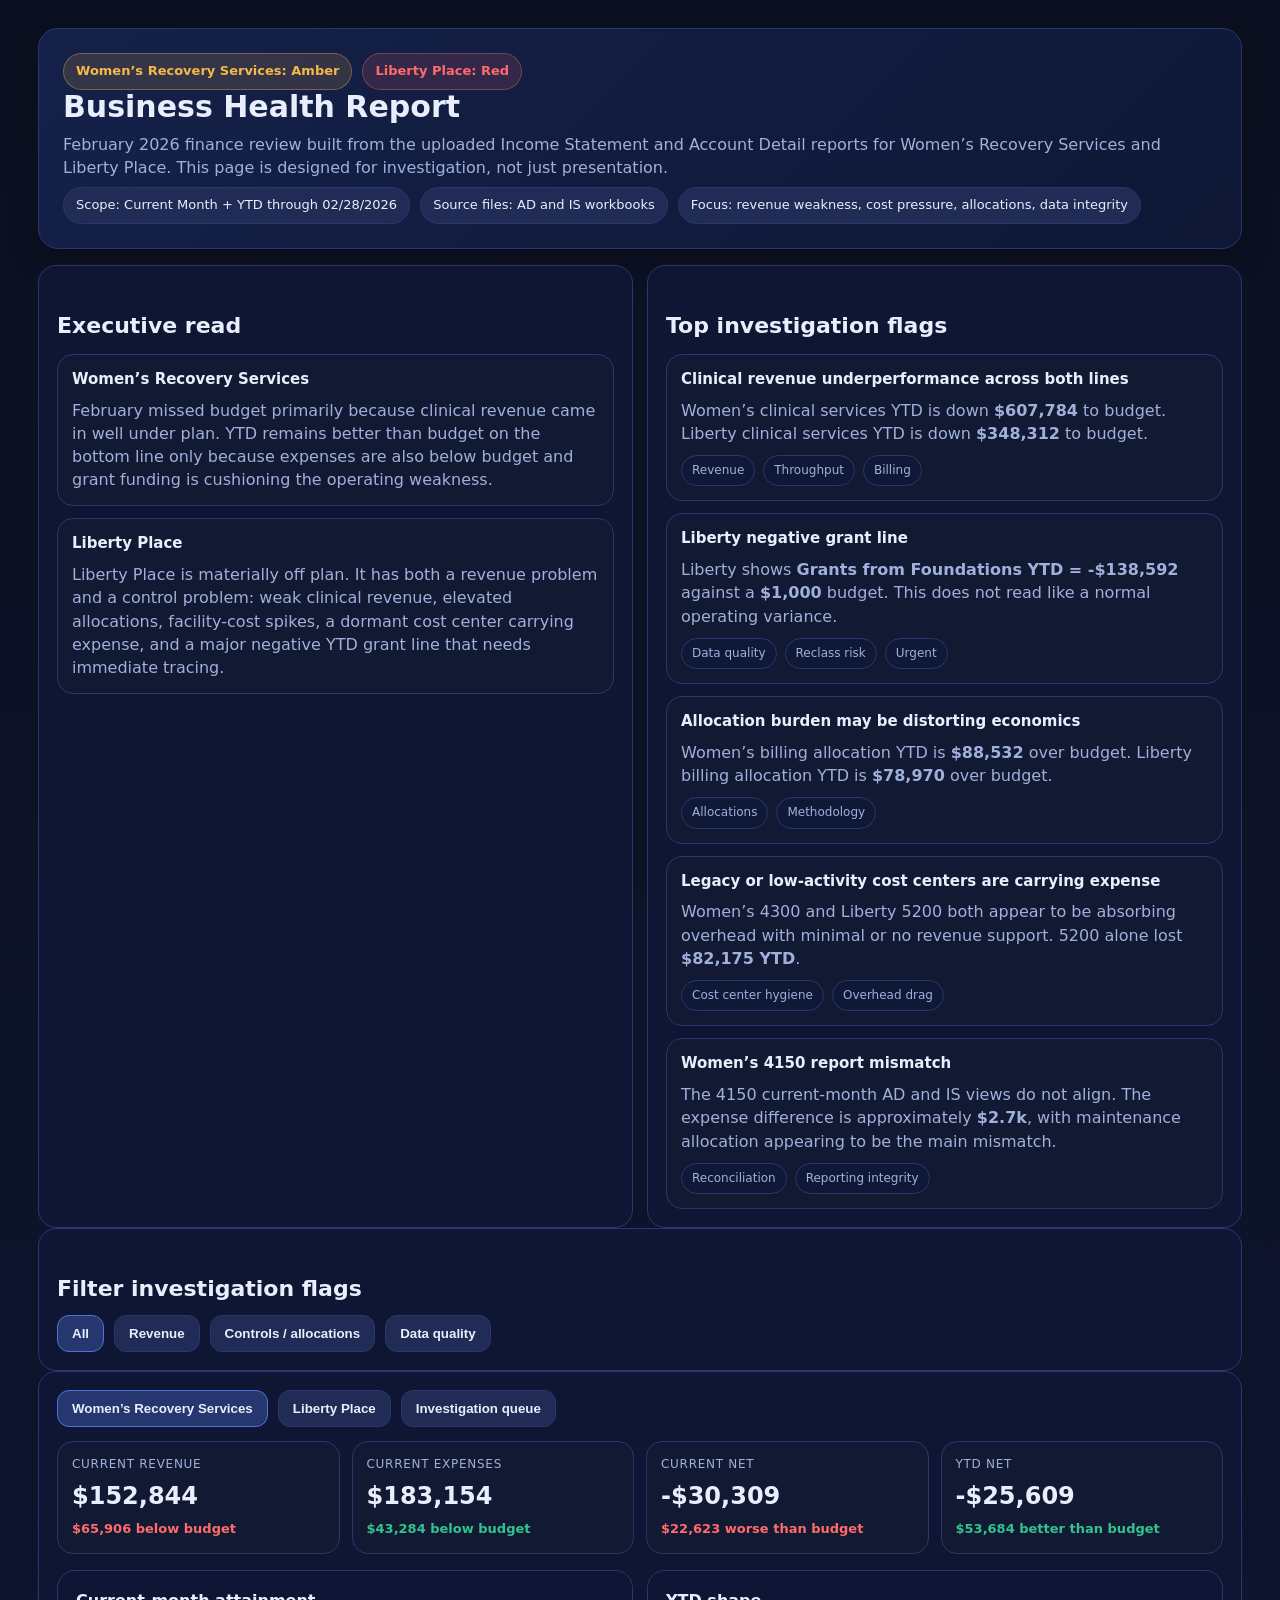
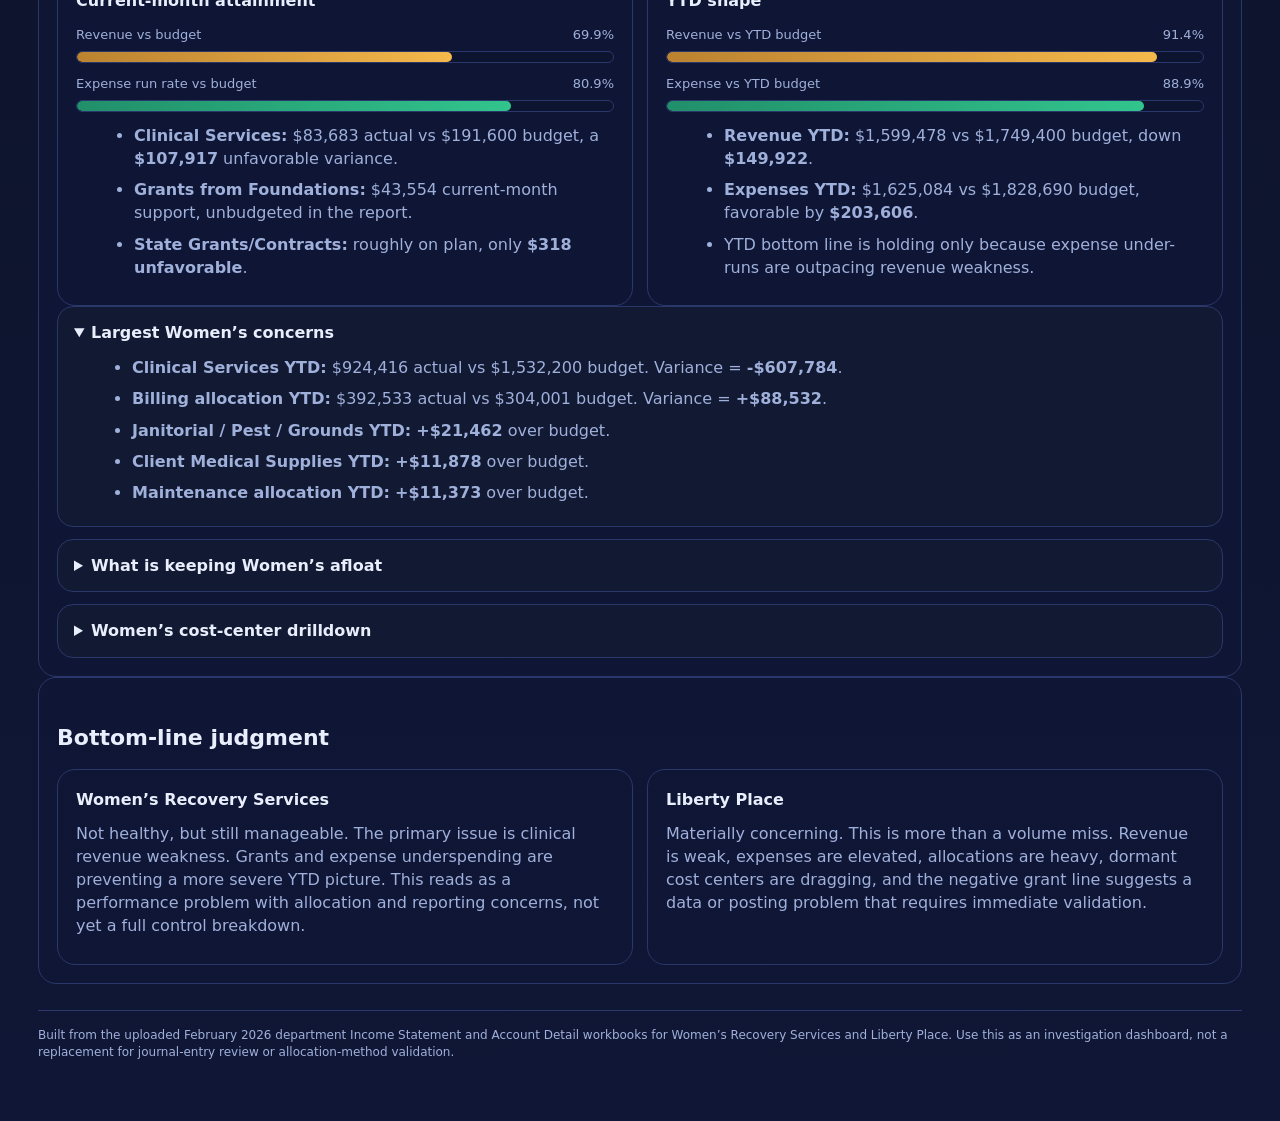
==== index.html @ 9b7496af "Add interactive business health report" ====
<!DOCTYPE html>
<html lang="en">
<head>
  <meta charset="UTF-8" />
  <meta name="viewport" content="width=device-width, initial-scale=1.0" />
  <title>Business Health Report | February 2026</title>
  <style>
    :root {
      --bg: #0b1020;
      --panel: #121932;
      --panel-2: #1a2447;
      --text: #e9eefc;
      --muted: #9fb0db;
      --good: #32c48d;
      --warn: #f5b84b;
      --bad: #ff6b6b;
      --line: #2a376a;
      --chip: #202c55;
      --blue: #69a4ff;
    }
    * { box-sizing: border-box; }
    body {
      margin: 0;
      font-family: Inter, ui-sans-serif, system-ui, -apple-system, Segoe UI, Roboto, Helvetica, Arial, sans-serif;
      background: linear-gradient(180deg, #0b1020 0%, #101736 100%);
      color: var(--text);
      line-height: 1.45;
    }
    .wrap {
      max-width: 1240px;
      margin: 0 auto;
      padding: 28px 18px 60px;
    }
    .hero {
      background: linear-gradient(135deg, #15214a 0%, #0f1735 100%);
      border: 1px solid var(--line);
      border-radius: 20px;
      padding: 24px;
      box-shadow: 0 10px 30px rgba(0,0,0,.25);
    }
    h1, h2, h3 { margin: 0 0 10px; }
    h1 { font-size: 30px; line-height: 1.1; }
    h2 { font-size: 22px; margin-top: 26px; }
    h3 { font-size: 16px; }
    p { margin: 8px 0; color: var(--muted); }
    .chips, .toolbar, .status-row, .tab-buttons { display: flex; flex-wrap: wrap; gap: 10px; }
    .chip {
      background: var(--chip);
      color: var(--text);
      border: 1px solid var(--line);
      border-radius: 999px;
      padding: 8px 12px;
      font-size: 13px;
    }
    .status {
      padding: 8px 12px;
      border-radius: 999px;
      font-weight: 700;
      font-size: 13px;
      border: 1px solid transparent;
    }
    .status.good { background: rgba(50,196,141,.14); color: var(--good); border-color: rgba(50,196,141,.3); }
    .status.warn { background: rgba(245,184,75,.14); color: var(--warn); border-color: rgba(245,184,75,.35); }
    .status.bad { background: rgba(255,107,107,.14); color: var(--bad); border-color: rgba(255,107,107,.35); }
    .grid {
      display: grid;
      grid-template-columns: repeat(12, 1fr);
      gap: 14px;
      margin-top: 16px;
    }
    .card {
      grid-column: span 12;
      background: rgba(16, 23, 54, .9);
      border: 1px solid var(--line);
      border-radius: 18px;
      padding: 18px;
    }
    @media (min-width: 920px) {
      .span-6 { grid-column: span 6; }
      .span-4 { grid-column: span 4; }
      .span-8 { grid-column: span 8; }
    }
    .metric-grid {
      display: grid;
      grid-template-columns: repeat(auto-fit, minmax(180px, 1fr));
      gap: 12px;
      margin-top: 14px;
    }
    .metric {
      background: var(--panel);
      border: 1px solid var(--line);
      border-radius: 16px;
      padding: 14px;
    }
    .label { color: var(--muted); font-size: 12px; text-transform: uppercase; letter-spacing: .06em; }
    .value { font-size: 24px; font-weight: 800; margin-top: 6px; }
    .delta { font-size: 13px; font-weight: 700; margin-top: 6px; }
    .delta.good { color: var(--good); }
    .delta.warn { color: var(--warn); }
    .delta.bad { color: var(--bad); }
    .bars { display: grid; gap: 12px; margin-top: 14px; }
    .bar-row { display: grid; gap: 6px; }
    .bar-head { display: flex; justify-content: space-between; gap: 12px; font-size: 13px; color: var(--muted); }
    .bar-track {
      width: 100%;
      height: 12px;
      background: #0d1430;
      border: 1px solid var(--line);
      border-radius: 999px;
      overflow: hidden;
    }
    .bar-fill { height: 100%; border-radius: 999px; }
    .bar-fill.good { background: linear-gradient(90deg, #218f6a, #32c48d); }
    .bar-fill.warn { background: linear-gradient(90deg, #bb8330, #f5b84b); }
    .bar-fill.bad { background: linear-gradient(90deg, #b84646, #ff6b6b); }
    .bar-fill.blue { background: linear-gradient(90deg, #4076d8, #69a4ff); }
    .tab-buttons button, .toolbar button {
      background: var(--chip);
      color: var(--text);
      border: 1px solid var(--line);
      border-radius: 12px;
      padding: 10px 14px;
      cursor: pointer;
      font-weight: 700;
    }
    .tab-buttons button.active, .toolbar button.active {
      background: #26366e;
      border-color: #4e72d6;
    }
    .tab { display: none; }
    .tab.active { display: block; }
    .list { display: grid; gap: 12px; margin-top: 12px; }
    .item {
      background: var(--panel);
      border: 1px solid var(--line);
      border-radius: 16px;
      padding: 14px;
    }
    .item h4 { margin: 0 0 8px; font-size: 15px; }
    .item p { margin: 0; }
    .tag-row { display: flex; flex-wrap: wrap; gap: 8px; margin-top: 10px; }
    .tag {
      font-size: 12px;
      padding: 6px 10px;
      border-radius: 999px;
      border: 1px solid var(--line);
      color: var(--muted);
      background: #101837;
    }
    details {
      background: var(--panel);
      border: 1px solid var(--line);
      border-radius: 16px;
      padding: 14px 16px;
    }
    details + details { margin-top: 12px; }
    summary { cursor: pointer; font-weight: 800; }
    ul { margin: 12px 0 0 18px; color: var(--muted); }
    li { margin: 8px 0; }
    .kpi-row {
      display: grid;
      grid-template-columns: repeat(auto-fit, minmax(230px, 1fr));
      gap: 12px;
      margin-top: 14px;
    }
    .small { font-size: 12px; color: var(--muted); }
    .footer {
      margin-top: 26px;
      font-size: 12px;
      color: var(--muted);
      border-top: 1px solid var(--line);
      padding-top: 16px;
    }
    .hidden { display: none !important; }
  </style>
</head>
<body>
  <div class="wrap">
    <section class="hero">
      <div class="status-row">
        <span class="status warn">Women’s Recovery Services: Amber</span>
        <span class="status bad">Liberty Place: Red</span>
      </div>
      <h1>Business Health Report</h1>
      <p>February 2026 finance review built from the uploaded Income Statement and Account Detail reports for Women’s Recovery Services and Liberty Place. This page is designed for investigation, not just presentation.</p>
      <div class="chips">
        <span class="chip">Scope: Current Month + YTD through 02/28/2026</span>
        <span class="chip">Source files: AD and IS workbooks</span>
        <span class="chip">Focus: revenue weakness, cost pressure, allocations, data integrity</span>
      </div>
    </section>

    <section class="grid">
      <div class="card span-6">
        <h2>Executive read</h2>
        <div class="list">
          <div class="item">
            <h4>Women’s Recovery Services</h4>
            <p>February missed budget primarily because clinical revenue came in well under plan. YTD remains better than budget on the bottom line only because expenses are also below budget and grant funding is cushioning the operating weakness.</p>
          </div>
          <div class="item">
            <h4>Liberty Place</h4>
            <p>Liberty Place is materially off plan. It has both a revenue problem and a control problem: weak clinical revenue, elevated allocations, facility-cost spikes, a dormant cost center carrying expense, and a major negative YTD grant line that needs immediate tracing.</p>
          </div>
        </div>
      </div>
      <div class="card span-6">
        <h2>Top investigation flags</h2>
        <div class="list" id="flag-list">
          <div class="item flag revenue">
            <h4>Clinical revenue underperformance across both lines</h4>
            <p>Women’s clinical services YTD is down <strong>$607,784</strong> to budget. Liberty clinical services YTD is down <strong>$348,312</strong> to budget.</p>
            <div class="tag-row"><span class="tag">Revenue</span><span class="tag">Throughput</span><span class="tag">Billing</span></div>
          </div>
          <div class="item flag control data">
            <h4>Liberty negative grant line</h4>
            <p>Liberty shows <strong>Grants from Foundations YTD = -$138,592</strong> against a <strong>$1,000</strong> budget. This does not read like a normal operating variance.</p>
            <div class="tag-row"><span class="tag">Data quality</span><span class="tag">Reclass risk</span><span class="tag">Urgent</span></div>
          </div>
          <div class="item flag control">
            <h4>Allocation burden may be distorting economics</h4>
            <p>Women’s billing allocation YTD is <strong>$88,532</strong> over budget. Liberty billing allocation YTD is <strong>$78,970</strong> over budget.</p>
            <div class="tag-row"><span class="tag">Allocations</span><span class="tag">Methodology</span></div>
          </div>
          <div class="item flag control">
            <h4>Legacy or low-activity cost centers are carrying expense</h4>
            <p>Women’s 4300 and Liberty 5200 both appear to be absorbing overhead with minimal or no revenue support. 5200 alone lost <strong>$82,175 YTD</strong>.</p>
            <div class="tag-row"><span class="tag">Cost center hygiene</span><span class="tag">Overhead drag</span></div>
          </div>
          <div class="item flag data">
            <h4>Women’s 4150 report mismatch</h4>
            <p>The 4150 current-month AD and IS views do not align. The expense difference is approximately <strong>$2.7k</strong>, with maintenance allocation appearing to be the main mismatch.</p>
            <div class="tag-row"><span class="tag">Reconciliation</span><span class="tag">Reporting integrity</span></div>
          </div>
        </div>
      </div>
    </section>

    <section class="card">
      <h2>Filter investigation flags</h2>
      <div class="toolbar">
        <button class="active" data-filter="all">All</button>
        <button data-filter="revenue">Revenue</button>
        <button data-filter="control">Controls / allocations</button>
        <button data-filter="data">Data quality</button>
      </div>
    </section>

    <section class="card">
      <div class="tab-buttons">
        <button class="active" data-tab="womens">Women’s Recovery Services</button>
        <button data-tab="liberty">Liberty Place</button>
        <button data-tab="queue">Investigation queue</button>
      </div>

      <div id="womens" class="tab active">
        <div class="kpi-row">
          <div class="metric"><div class="label">Current revenue</div><div class="value">$152,844</div><div class="delta bad">$65,906 below budget</div></div>
          <div class="metric"><div class="label">Current expenses</div><div class="value">$183,154</div><div class="delta good">$43,284 below budget</div></div>
          <div class="metric"><div class="label">Current net</div><div class="value">-$30,309</div><div class="delta bad">$22,623 worse than budget</div></div>
          <div class="metric"><div class="label">YTD net</div><div class="value">-$25,609</div><div class="delta good">$53,684 better than budget</div></div>
        </div>
        <div class="grid">
          <div class="card span-6">
            <h3>Current-month attainment</h3>
            <div class="bars">
              <div class="bar-row"><div class="bar-head"><span>Revenue vs budget</span><span>69.9%</span></div><div class="bar-track"><div class="bar-fill warn" style="width:69.9%"></div></div></div>
              <div class="bar-row"><div class="bar-head"><span>Expense run rate vs budget</span><span>80.9%</span></div><div class="bar-track"><div class="bar-fill good" style="width:80.9%"></div></div></div>
            </div>
            <ul>
              <li><strong>Clinical Services:</strong> $83,683 actual vs $191,600 budget, a <strong>$107,917</strong> unfavorable variance.</li>
              <li><strong>Grants from Foundations:</strong> $43,554 current-month support, unbudgeted in the report.</li>
              <li><strong>State Grants/Contracts:</strong> roughly on plan, only <strong>$318 unfavorable</strong>.</li>
            </ul>
          </div>
          <div class="card span-6">
            <h3>YTD shape</h3>
            <div class="bars">
              <div class="bar-row"><div class="bar-head"><span>Revenue vs YTD budget</span><span>91.4%</span></div><div class="bar-track"><div class="bar-fill warn" style="width:91.4%"></div></div></div>
              <div class="bar-row"><div class="bar-head"><span>Expense vs YTD budget</span><span>88.9%</span></div><div class="bar-track"><div class="bar-fill good" style="width:88.9%"></div></div></div>
            </div>
            <ul>
              <li><strong>Revenue YTD:</strong> $1,599,478 vs $1,749,400 budget, down <strong>$149,922</strong>.</li>
              <li><strong>Expenses YTD:</strong> $1,625,084 vs $1,828,690 budget, favorable by <strong>$203,606</strong>.</li>
              <li>YTD bottom line is holding only because expense under-runs are outpacing revenue weakness.</li>
            </ul>
          </div>
        </div>

        <details open>
          <summary>Largest Women’s concerns</summary>
          <ul>
            <li><strong>Clinical Services YTD:</strong> $924,416 actual vs $1,532,200 budget. Variance = <strong>-$607,784</strong>.</li>
            <li><strong>Billing allocation YTD:</strong> $392,533 actual vs $304,001 budget. Variance = <strong>+$88,532</strong>.</li>
            <li><strong>Janitorial / Pest / Grounds YTD:</strong> <strong>+$21,462</strong> over budget.</li>
            <li><strong>Client Medical Supplies YTD:</strong> <strong>+$11,878</strong> over budget.</li>
            <li><strong>Maintenance allocation YTD:</strong> <strong>+$11,373</strong> over budget.</li>
          </ul>
        </details>

        <details>
          <summary>What is keeping Women’s afloat</summary>
          <ul>
            <li><strong>Other Staff Salaries YTD:</strong> <strong>$81,747 favorable</strong>.</li>
            <li><strong>Professional Salaries YTD:</strong> <strong>$72,825 favorable</strong>.</li>
            <li><strong>Admin Allocation Unreimbursed YTD:</strong> <strong>$56,153 favorable</strong>.</li>
            <li><strong>Professional Salaries Nursing YTD:</strong> <strong>$26,182 favorable</strong>.</li>
            <li><strong>Rent of Space YTD:</strong> <strong>$21,718 favorable</strong>.</li>
          </ul>
        </details>

        <details>
          <summary>Women’s cost-center drilldown</summary>
          <ul>
            <li><strong>2700 – Freedom House III:</strong> February net approximately <strong>-$21.7k</strong> vs budget <strong>+$46.2k</strong>. YTD still profitable at <strong>$205.2k</strong> but materially below plan. Biggest issue is <strong>clinical revenue</strong>; biggest structural concern is <strong>billing allocation</strong>.</li>
            <li><strong>4150 – Freedom House I & II:</strong> Current month loss roughly <strong>$38k–$41k</strong> depending on report view. YTD at <strong>-$445.9k</strong> vs budget <strong>-$437.1k</strong>. Also contains the clearest report mismatch between AD and IS.</li>
            <li><strong>4151 – VOA Humana School Age Children:</strong> Positive offset. February net approximately <strong>+$36.4k</strong>; YTD net approximately <strong>+$252.1k</strong>.</li>
            <li><strong>4300 – West Broadway Outpatient:</strong> Essentially no revenue but still carrying overhead. YTD loss approximately <strong>-$37.0k</strong>, driven heavily by maintenance allocation.</li>
          </ul>
        </details>
      </div>

      <div id="liberty" class="tab">
        <div class="kpi-row">
          <div class="metric"><div class="label">Current revenue</div><div class="value">$75,740</div><div class="delta bad">$73,060 below budget</div></div>
          <div class="metric"><div class="label">Current expenses</div><div class="value">$169,963</div><div class="delta bad">$39,823 over budget</div></div>
          <div class="metric"><div class="label">Current net</div><div class="value">-$94,224</div><div class="delta bad">$112,882 worse than budget</div></div>
          <div class="metric"><div class="label">YTD net</div><div class="value">-$447,626</div><div class="delta bad">$584,386 worse than budget</div></div>
        </div>
        <div class="grid">
          <div class="card span-6">
            <h3>Current-month attainment</h3>
            <div class="bars">
              <div class="bar-row"><div class="bar-head"><span>Revenue vs budget</span><span>50.9%</span></div><div class="bar-track"><div class="bar-fill bad" style="width:50.9%"></div></div></div>
              <div class="bar-row"><div class="bar-head"><span>Expense run rate vs budget</span><span>130.6%</span></div><div class="bar-track"><div class="bar-fill bad" style="width:100%"></div></div></div>
            </div>
            <ul>
              <li><strong>Clinical Services:</strong> $75,740 actual vs $147,000 budget, a <strong>$71,260</strong> unfavorable variance.</li>
              <li><strong>State Grants/Contracts:</strong> budgeted at $1,800 for the month, actual <strong>$0</strong>.</li>
              <li>Liberty has both volume weakness and spending pressure in the same month.</li>
            </ul>
          </div>
          <div class="card span-6">
            <h3>YTD shape</h3>
            <div class="bars">
              <div class="bar-row"><div class="bar-head"><span>Revenue vs YTD budget</span><span>57.8%</span></div><div class="bar-track"><div class="bar-fill bad" style="width:57.8%"></div></div></div>
              <div class="bar-row"><div class="bar-head"><span>Expense vs YTD budget</span><span>107.8%</span></div><div class="bar-track"><div class="bar-fill bad" style="width:100%"></div></div></div>
            </div>
            <ul>
              <li><strong>Revenue YTD:</strong> $689,095 vs $1,191,400 budget, down <strong>$502,305</strong>.</li>
              <li><strong>Expenses YTD:</strong> $1,136,723 vs $1,054,641 budget, over by <strong>$82,081</strong>.</li>
              <li>The YTD gap is too large to explain away as timing alone.</li>
            </ul>
          </div>
        </div>

        <details open>
          <summary>Largest Liberty concerns</summary>
          <ul>
            <li><strong>Negative grant line:</strong> Grants from Foundations YTD = <strong>-$138,592</strong> vs <strong>$1,000</strong> budget.</li>
            <li><strong>Clinical Services YTD:</strong> <strong>-$348,312</strong> to budget.</li>
            <li><strong>Billing allocation YTD:</strong> <strong>$312,267</strong> actual vs <strong>$233,297</strong> budget. Variance = <strong>+$78,970</strong>.</li>
            <li><strong>Janitorial / Pest / Grounds YTD:</strong> <strong>+$36,779</strong> over budget.</li>
            <li><strong>Utilities YTD:</strong> <strong>+$30,720</strong> over budget.</li>
            <li><strong>Repairs & Maintenance YTD:</strong> <strong>+$15,720</strong> over budget.</li>
            <li><strong>Telecommunications YTD:</strong> <strong>+$13,258</strong> over budget.</li>
          </ul>
        </details>

        <details>
          <summary>Current-month detail signals from Liberty 2100</summary>
          <ul>
            <li><strong>Billing allocation:</strong> single February allocation entry of <strong>$62,245.97</strong>.</li>
            <li><strong>Utilities total:</strong> <strong>$8,743.96</strong>, including major LG&E and Louisville Water items.</li>
            <li><strong>Janitorial / facility contracts:</strong> <strong>$7,122.70</strong>, including Vector Security, snow removal, HVAC, pressure washing, pest control, elevator and related service vendors.</li>
            <li><strong>Independent contractors:</strong> <strong>$5,625.31</strong>, including Wyatt Tarrant & Combs, Kelly Renee Turner, Kuhn Medical Group, and U of L Department of Psychiatry.</li>
            <li><strong>Admin allocation unreimbursed:</strong> <strong>$13,350.43</strong>.</li>
          </ul>
        </details>

        <details>
          <summary>Liberty cost-center drilldown</summary>
          <ul>
            <li><strong>2100 – Liberty Place:</strong> Main driver of deterioration. February net about <strong>-$79.0k</strong> vs budget <strong>+$18.7k</strong>. YTD net about <strong>-$365.5k</strong> vs budget <strong>+$136.8k</strong>.</li>
            <li><strong>2165 – Shelby St Kitchen:</strong> Appears to function as an allocation-clearing bucket. Net is near zero, but the cost flow should be validated so kitchen costs are not being obscured.</li>
            <li><strong>5200 – Halfway Back / Corrections:</strong> Current-month loss of <strong>-$15.2k</strong> and YTD loss of <strong>-$82.2k</strong>. Main current-month items were AMS Healthcare Staffing, Kuhn Medical Group, U of L Psychiatry, and depreciation.</li>
          </ul>
        </details>
      </div>

      <div id="queue" class="tab">
        <h2>Investigation queue</h2>
        <div class="list">
          <div class="item"><h4>1. Build the clinical revenue bridge</h4><p>For 2700, 4150, and 2100: census, occupied bed days, billable services, auth status, claims submitted, cash collected, denials, and timing lag.</p></div>
          <div class="item"><h4>2. Trace Liberty’s negative grant line</h4><p>Pull the journal-entry history behind the <strong>-$138,592</strong> Grants from Foundations YTD line in Liberty 2100 and determine whether this was a reversal, reclass, correction, or wrong-cost-center posting.</p></div>
          <div class="item"><h4>3. Reconcile billing, admin, and maintenance allocations</h4><p>Validate methodology by cost center, especially 2700 vs 4150/4300 and 2100 vs 2165/5200.</p></div>
          <div class="item"><h4>4. Reconcile Women’s 4150 AD vs IS mismatch</h4><p>Confirm the source of the approximately <strong>$2.7k</strong> current-month difference before using that center for precise accountability work.</p></div>
          <div class="item"><h4>5. Review active vs legacy cost centers</h4><p>Decide whether 4300, 5200, and 2165 should remain active, be closed, or have expenses reassigned.</p></div>
          <div class="item"><h4>6. Audit Liberty facility-cost spikes</h4><p>Utilities, janitorial, repairs, telecom, and security all need verification for catch-up billing, one-time work, or vendor creep.</p></div>
          <div class="item"><h4>7. Audit Women’s overages against operating model</h4><p>Focus on billing allocation, client medical supplies, janitorial/grounds, and 4150 salary structure versus real staffing and usage.</p></div>
        </div>
      </div>
    </section>

    <section class="card">
      <h2>Bottom-line judgment</h2>
      <div class="grid">
        <div class="card span-6">
          <h3>Women’s Recovery Services</h3>
          <p>Not healthy, but still manageable. The primary issue is clinical revenue weakness. Grants and expense underspending are preventing a more severe YTD picture. This reads as a performance problem with allocation and reporting concerns, not yet a full control breakdown.</p>
        </div>
        <div class="card span-6">
          <h3>Liberty Place</h3>
          <p>Materially concerning. This is more than a volume miss. Revenue is weak, expenses are elevated, allocations are heavy, dormant cost centers are dragging, and the negative grant line suggests a data or posting problem that requires immediate validation.</p>
        </div>
      </div>
    </section>

    <div class="footer">
      Built from the uploaded February 2026 department Income Statement and Account Detail workbooks for Women’s Recovery Services and Liberty Place. Use this as an investigation dashboard, not a replacement for journal-entry review or allocation-method validation.
    </div>
  </div>

  <script>
    const tabButtons = document.querySelectorAll('[data-tab]');
    const tabs = document.querySelectorAll('.tab');
    tabButtons.forEach(btn => {
      btn.addEventListener('click', () => {
        tabButtons.forEach(b => b.classList.remove('active'));
        tabs.forEach(t => t.classList.remove('active'));
        btn.classList.add('active');
        document.getElementById(btn.dataset.tab).classList.add('active');
      });
    });

    const filterButtons = document.querySelectorAll('[data-filter]');
    const flags = document.querySelectorAll('.flag');
    filterButtons.forEach(btn => {
      btn.addEventListener('click', () => {
        filterButtons.forEach(b => b.classList.remove('active'));
        btn.classList.add('active');
        const filter = btn.dataset.filter;
        flags.forEach(flag => {
          if (filter === 'all') {
            flag.classList.remove('hidden');
          } else {
            flag.classList.toggle('hidden', !flag.classList.contains(filter));
          }
        });
      });
    });
  </script>
</body>
</html>
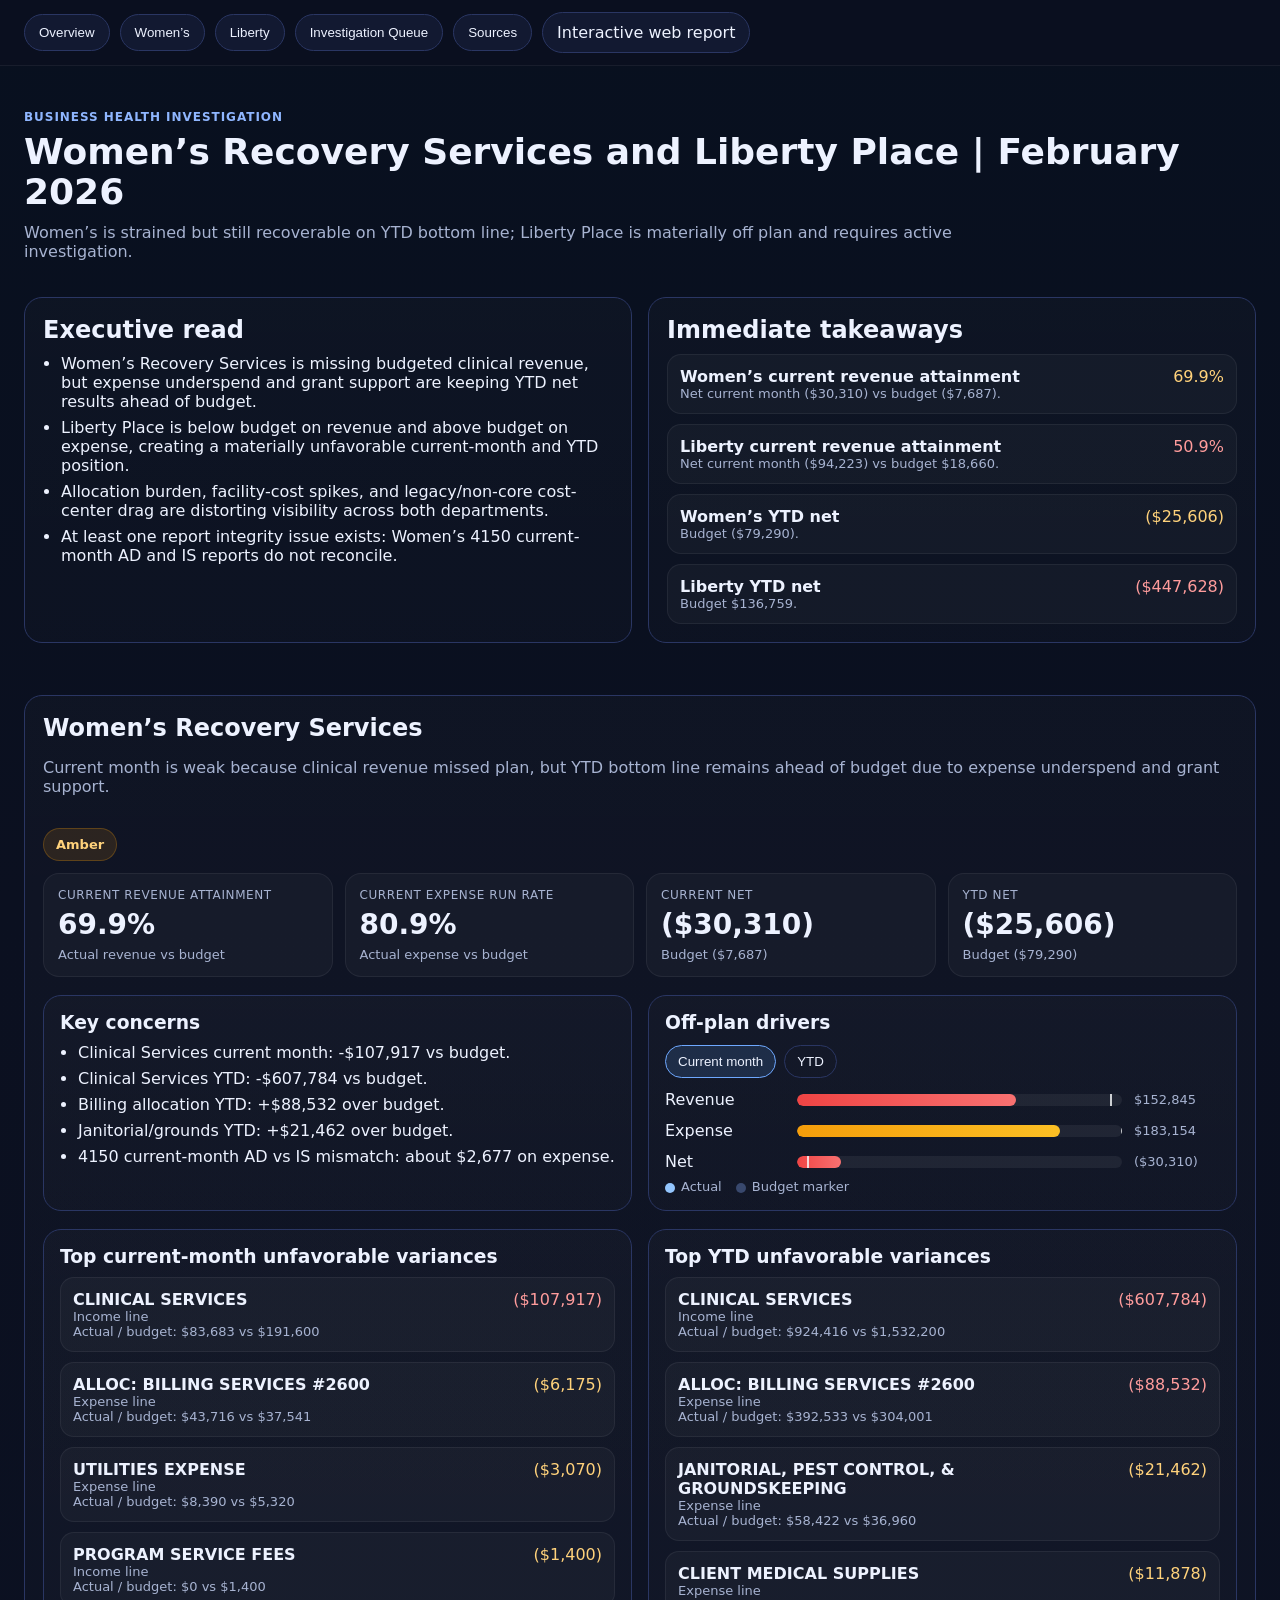
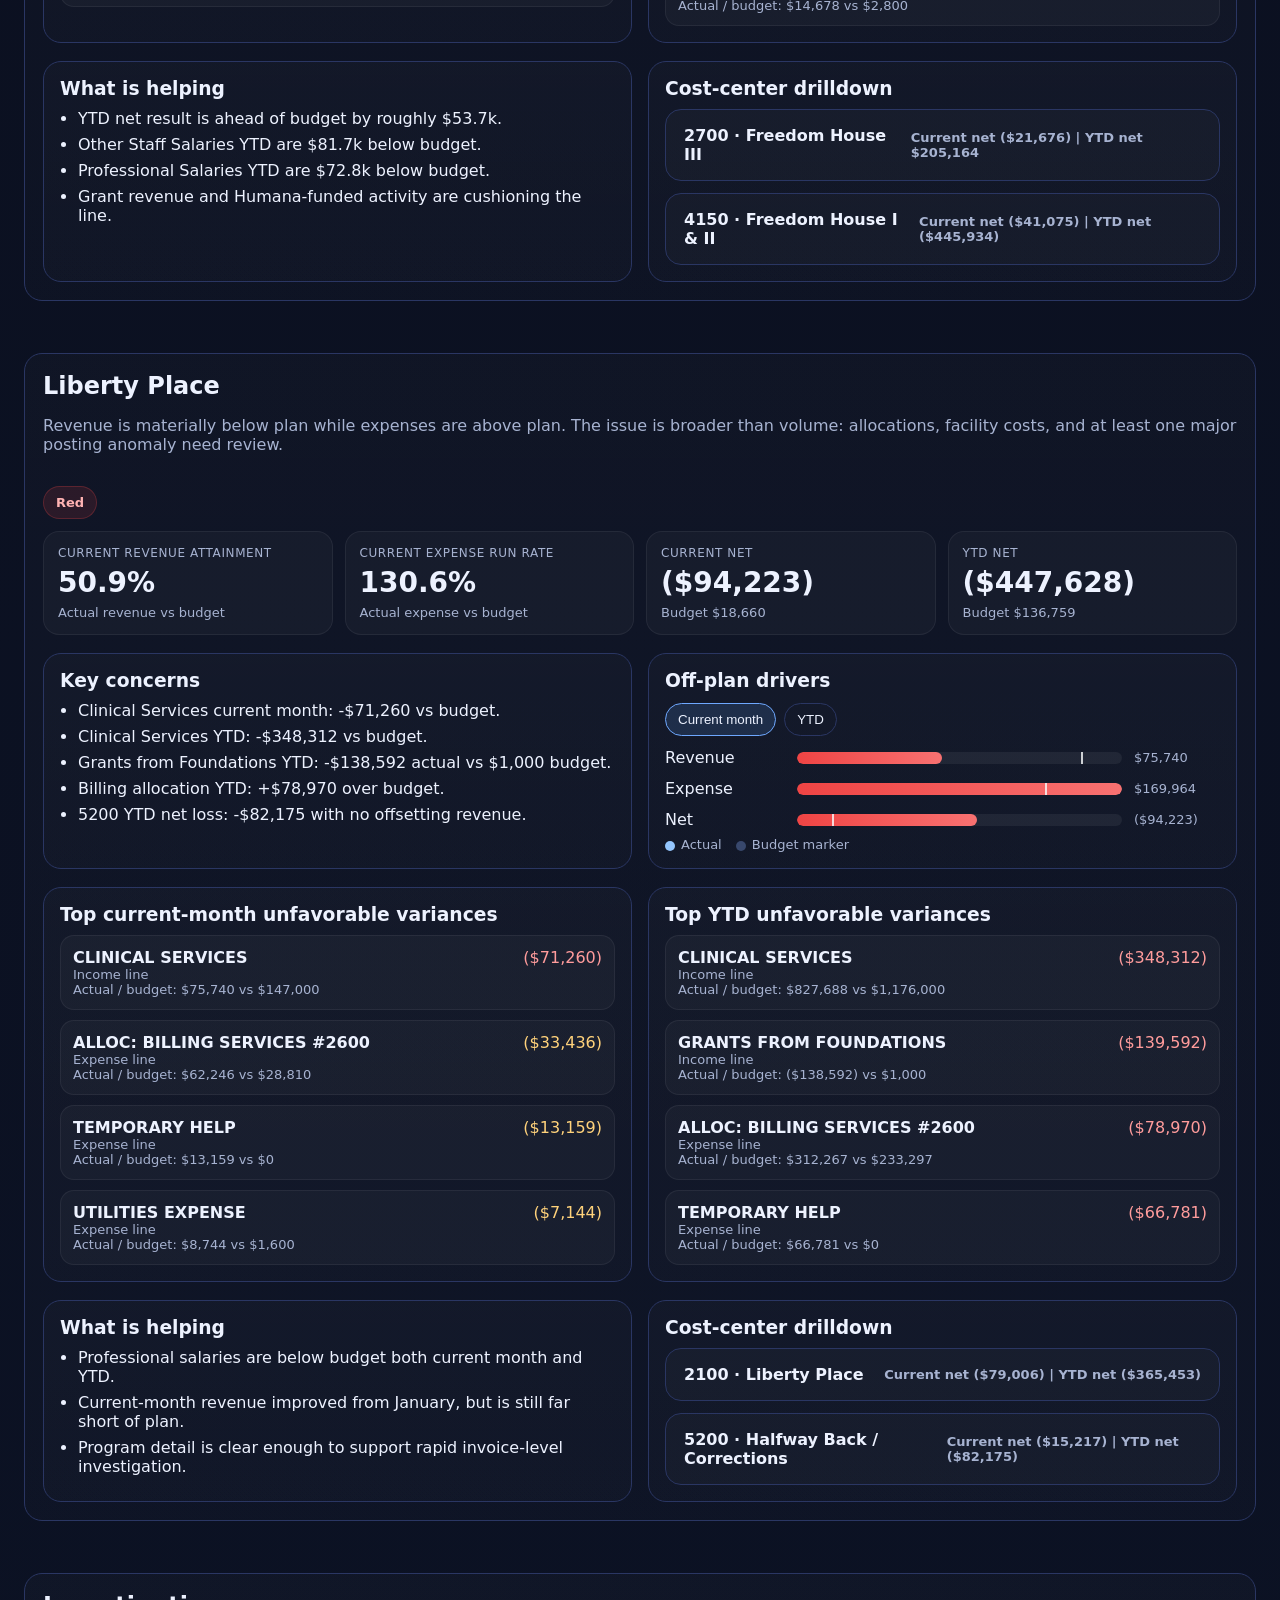
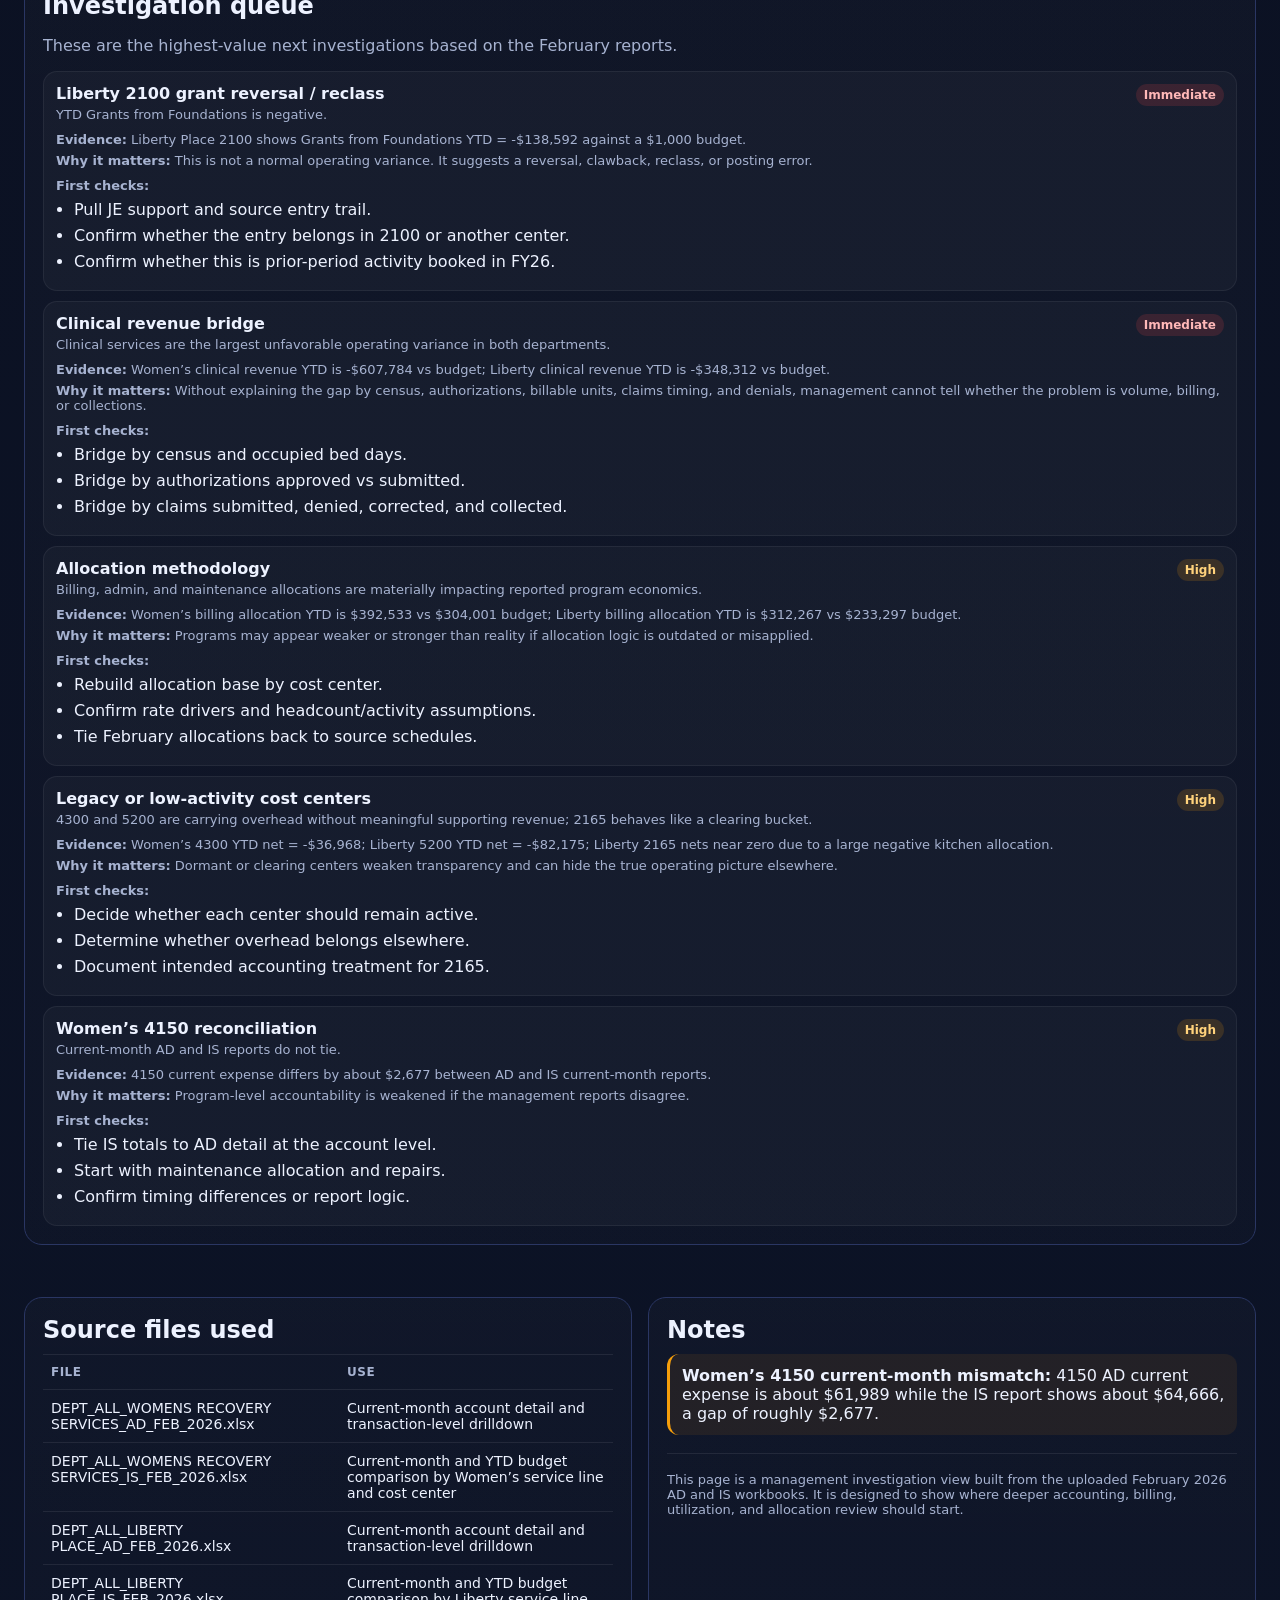
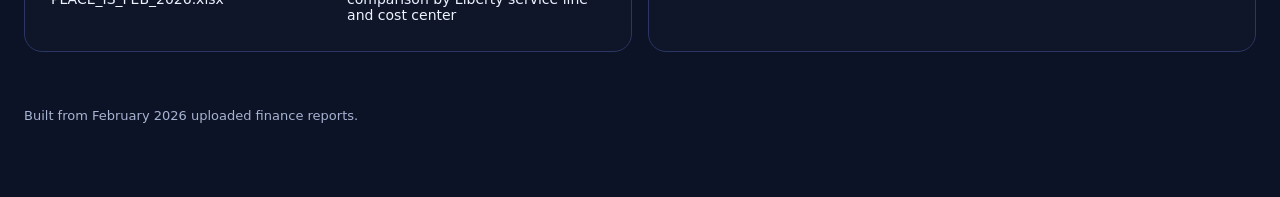
==== commit 6ad5e2a1: "Replace index.html with full interactive business health report" ====
--- a/index.html
+++ b/index.html
@@ -1,454 +1,120 @@
 <!DOCTYPE html>
 <html lang="en">
 <head>
-  <meta charset="UTF-8" />
-  <meta name="viewport" content="width=device-width, initial-scale=1.0" />
-  <title>Business Health Report | February 2026</title>
-  <style>
-    :root {
-      --bg: #0b1020;
-      --panel: #121932;
-      --panel-2: #1a2447;
-      --text: #e9eefc;
-      --muted: #9fb0db;
-      --good: #32c48d;
-      --warn: #f5b84b;
-      --bad: #ff6b6b;
-      --line: #2a376a;
-      --chip: #202c55;
-      --blue: #69a4ff;
-    }
-    * { box-sizing: border-box; }
-    body {
-      margin: 0;
-      font-family: Inter, ui-sans-serif, system-ui, -apple-system, Segoe UI, Roboto, Helvetica, Arial, sans-serif;
-      background: linear-gradient(180deg, #0b1020 0%, #101736 100%);
-      color: var(--text);
-      line-height: 1.45;
-    }
-    .wrap {
-      max-width: 1240px;
-      margin: 0 auto;
-      padding: 28px 18px 60px;
-    }
-    .hero {
-      background: linear-gradient(135deg, #15214a 0%, #0f1735 100%);
-      border: 1px solid var(--line);
-      border-radius: 20px;
-      padding: 24px;
-      box-shadow: 0 10px 30px rgba(0,0,0,.25);
-    }
-    h1, h2, h3 { margin: 0 0 10px; }
-    h1 { font-size: 30px; line-height: 1.1; }
-    h2 { font-size: 22px; margin-top: 26px; }
-    h3 { font-size: 16px; }
-    p { margin: 8px 0; color: var(--muted); }
-    .chips, .toolbar, .status-row, .tab-buttons { display: flex; flex-wrap: wrap; gap: 10px; }
-    .chip {
-      background: var(--chip);
-      color: var(--text);
-      border: 1px solid var(--line);
-      border-radius: 999px;
-      padding: 8px 12px;
-      font-size: 13px;
-    }
-    .status {
-      padding: 8px 12px;
-      border-radius: 999px;
-      font-weight: 700;
-      font-size: 13px;
-      border: 1px solid transparent;
-    }
-    .status.good { background: rgba(50,196,141,.14); color: var(--good); border-color: rgba(50,196,141,.3); }
-    .status.warn { background: rgba(245,184,75,.14); color: var(--warn); border-color: rgba(245,184,75,.35); }
-    .status.bad { background: rgba(255,107,107,.14); color: var(--bad); border-color: rgba(255,107,107,.35); }
-    .grid {
-      display: grid;
-      grid-template-columns: repeat(12, 1fr);
-      gap: 14px;
-      margin-top: 16px;
-    }
-    .card {
-      grid-column: span 12;
-      background: rgba(16, 23, 54, .9);
-      border: 1px solid var(--line);
-      border-radius: 18px;
-      padding: 18px;
-    }
-    @media (min-width: 920px) {
-      .span-6 { grid-column: span 6; }
-      .span-4 { grid-column: span 4; }
-      .span-8 { grid-column: span 8; }
-    }
-    .metric-grid {
-      display: grid;
-      grid-template-columns: repeat(auto-fit, minmax(180px, 1fr));
-      gap: 12px;
-      margin-top: 14px;
-    }
-    .metric {
-      background: var(--panel);
-      border: 1px solid var(--line);
-      border-radius: 16px;
-      padding: 14px;
-    }
-    .label { color: var(--muted); font-size: 12px; text-transform: uppercase; letter-spacing: .06em; }
-    .value { font-size: 24px; font-weight: 800; margin-top: 6px; }
-    .delta { font-size: 13px; font-weight: 700; margin-top: 6px; }
-    .delta.good { color: var(--good); }
-    .delta.warn { color: var(--warn); }
-    .delta.bad { color: var(--bad); }
-    .bars { display: grid; gap: 12px; margin-top: 14px; }
-    .bar-row { display: grid; gap: 6px; }
-    .bar-head { display: flex; justify-content: space-between; gap: 12px; font-size: 13px; color: var(--muted); }
-    .bar-track {
-      width: 100%;
-      height: 12px;
-      background: #0d1430;
-      border: 1px solid var(--line);
-      border-radius: 999px;
-      overflow: hidden;
-    }
-    .bar-fill { height: 100%; border-radius: 999px; }
-    .bar-fill.good { background: linear-gradient(90deg, #218f6a, #32c48d); }
-    .bar-fill.warn { background: linear-gradient(90deg, #bb8330, #f5b84b); }
-    .bar-fill.bad { background: linear-gradient(90deg, #b84646, #ff6b6b); }
-    .bar-fill.blue { background: linear-gradient(90deg, #4076d8, #69a4ff); }
-    .tab-buttons button, .toolbar button {
-      background: var(--chip);
-      color: var(--text);
-      border: 1px solid var(--line);
-      border-radius: 12px;
-      padding: 10px 14px;
-      cursor: pointer;
-      font-weight: 700;
-    }
-    .tab-buttons button.active, .toolbar button.active {
-      background: #26366e;
-      border-color: #4e72d6;
-    }
-    .tab { display: none; }
-    .tab.active { display: block; }
-    .list { display: grid; gap: 12px; margin-top: 12px; }
-    .item {
-      background: var(--panel);
-      border: 1px solid var(--line);
-      border-radius: 16px;
-      padding: 14px;
-    }
-    .item h4 { margin: 0 0 8px; font-size: 15px; }
-    .item p { margin: 0; }
-    .tag-row { display: flex; flex-wrap: wrap; gap: 8px; margin-top: 10px; }
-    .tag {
-      font-size: 12px;
-      padding: 6px 10px;
-      border-radius: 999px;
-      border: 1px solid var(--line);
-      color: var(--muted);
-      background: #101837;
-    }
-    details {
-      background: var(--panel);
-      border: 1px solid var(--line);
-      border-radius: 16px;
-      padding: 14px 16px;
-    }
-    details + details { margin-top: 12px; }
-    summary { cursor: pointer; font-weight: 800; }
-    ul { margin: 12px 0 0 18px; color: var(--muted); }
-    li { margin: 8px 0; }
-    .kpi-row {
-      display: grid;
-      grid-template-columns: repeat(auto-fit, minmax(230px, 1fr));
-      gap: 12px;
-      margin-top: 14px;
-    }
-    .small { font-size: 12px; color: var(--muted); }
-    .footer {
-      margin-top: 26px;
-      font-size: 12px;
-      color: var(--muted);
-      border-top: 1px solid var(--line);
-      padding-top: 16px;
-    }
-    .hidden { display: none !important; }
-  </style>
+<meta charset="utf-8"/>
+<meta name="viewport" content="width=device-width, initial-scale=1"/>
+<title>Business Health Investigation Report</title>
+<style>
+:root { --bg:#0b1020; --panel:#121931; --text:#edf2ff; --muted:#a7b3d1; --warn:#f59e0b; --bad:#ef4444; --border:#2a3663; }
+*{box-sizing:border-box}
+body{margin:0;font-family:Inter,system-ui,-apple-system,Segoe UI,Roboto,sans-serif;background:linear-gradient(180deg,#08101f,#0b1020 18%,#0c1326 100%);color:var(--text)}
+.container{max-width:1280px;margin:0 auto;padding:24px}
+.hero{padding:20px 0 10px}
+.kicker{color:#8fb6ff;font-weight:700;letter-spacing:.08em;text-transform:uppercase;font-size:12px}
+h1{margin:8px 0 12px;font-size:36px;line-height:1.1}
+.sub{color:var(--muted);font-size:16px;max-width:980px}
+.nav{position:sticky;top:0;z-index:40;background:rgba(11,16,32,.85);backdrop-filter:blur(12px);border-bottom:1px solid rgba(255,255,255,.06)}
+.nav-inner{max-width:1280px;margin:0 auto;padding:12px 24px;display:flex;gap:10px;flex-wrap:wrap;align-items:center}
+.nav button,.pill{background:var(--panel);color:var(--text);border:1px solid var(--border);padding:10px 14px;border-radius:999px;cursor:pointer}
+.section{padding:26px 0}
+.grid{display:grid;gap:16px}
+.grid-2{grid-template-columns:repeat(auto-fit,minmax(320px,1fr))}
+.metric-grid{display:grid;grid-template-columns:repeat(auto-fit,minmax(200px,1fr));gap:12px}
+.card{background:linear-gradient(180deg,rgba(255,255,255,.02),rgba(255,255,255,.01));border:1px solid var(--border);border-radius:18px;padding:18px}
+.card h2,.card h3,.card h4{margin:0 0 10px}
+.muted{color:var(--muted)}
+.status{display:inline-flex;align-items:center;gap:8px;padding:8px 12px;border-radius:999px;font-size:13px;font-weight:700}
+.status.red{background:rgba(239,68,68,.12);color:#ffb3b3;border:1px solid rgba(239,68,68,.25)}
+.status.amber{background:rgba(245,158,11,.12);color:#ffd27b;border:1px solid rgba(245,158,11,.25)}
+.metric{background:rgba(255,255,255,.03);border:1px solid rgba(255,255,255,.06);border-radius:16px;padding:14px}
+.metric .label{font-size:12px;letter-spacing:.05em;text-transform:uppercase;color:var(--muted)}
+.metric .value{font-size:28px;font-weight:800;margin-top:6px}
+.metric .subval{margin-top:6px;font-size:13px;color:var(--muted)}
+.toggle{display:flex;gap:8px;flex-wrap:wrap;margin:12px 0 0}
+.toggle button{background:transparent;color:var(--text);border:1px solid var(--border);padding:8px 12px;border-radius:999px;cursor:pointer}
+.toggle button.active{background:rgba(96,165,250,.15);border-color:#6ea8ff}
+.chart{margin-top:12px;display:grid;gap:12px}
+.bar-row{display:grid;grid-template-columns:120px 1fr 86px;gap:12px;align-items:center}
+.bar-wrap{background:rgba(255,255,255,.06);height:12px;border-radius:999px;overflow:hidden;position:relative}
+.bar{height:100%;border-radius:999px}
+.bar.actual{background:linear-gradient(90deg,#60a5fa,#93c5fd)}
+.bar.bad{background:linear-gradient(90deg,#ef4444,#f87171)}
+.bar.warn{background:linear-gradient(90deg,#f59e0b,#fbbf24)}
+.legend{display:flex;gap:14px;flex-wrap:wrap;color:var(--muted);font-size:13px;margin-top:8px}
+.legend span::before{content:'';display:inline-block;width:10px;height:10px;border-radius:999px;margin-right:6px;vertical-align:middle}
+.legend .lg-actual::before{background:#93c5fd} .legend .lg-budget::before{background:#38486d}
+.budget-line{position:absolute;top:0;bottom:0;width:2px;background:#f8fafc;opacity:.8}
+.list{margin:0;padding-left:18px}
+.list li{margin:7px 0}
+.issue-list{display:grid;gap:10px}
+.issue{padding:12px;border-radius:14px;background:rgba(255,255,255,.03);border:1px solid rgba(255,255,255,.06)}
+.issue .top{display:flex;justify-content:space-between;gap:14px;align-items:flex-start}
+.issue .title{font-weight:700}
+.issue .amt.bad{color:#ff9c9c} .issue .amt.warn{color:#ffd27b}
+details{border:1px solid var(--border);border-radius:16px;background:rgba(255,255,255,.02)}
+details + details{margin-top:12px}
+summary{list-style:none;cursor:pointer;padding:16px 18px;font-weight:700;display:flex;justify-content:space-between;gap:12px;align-items:center}
+summary::-webkit-details-marker{display:none}
+.summary-meta{color:var(--muted);font-size:13px;font-weight:600}
+.detail-body{padding:0 18px 18px}
+.table{width:100%;border-collapse:collapse;font-size:14px}
+.table th,.table td{padding:10px 8px;border-top:1px solid rgba(255,255,255,.08);text-align:left;vertical-align:top}
+.table th{color:var(--muted);font-weight:700;font-size:12px;text-transform:uppercase;letter-spacing:.04em}
+.badge{display:inline-block;border-radius:999px;padding:4px 8px;font-size:12px;font-weight:700}
+.badge.immediate{background:rgba(239,68,68,.16);color:#ffb8b8}
+.badge.high{background:rgba(245,158,11,.16);color:#ffd27b}
+.badge.medium{background:rgba(96,165,250,.16);color:#cfe2ff}
+.footer{padding:30px 0 50px;color:var(--muted);font-size:13px}
+.small{font-size:13px;color:var(--muted)}
+.note{padding:12px;border-left:3px solid var(--warn);background:rgba(245,158,11,.08);border-radius:12px}
+hr.sep{border:none;border-top:1px solid rgba(255,255,255,.08);margin:18px 0}
+@media (max-width: 700px) { h1{font-size:28px} .bar-row{grid-template-columns:92px 1fr 70px} .container{padding:16px} .nav-inner{padding:12px 16px} }
+</style>
 </head>
 <body>
-  <div class="wrap">
-    <section class="hero">
-      <div class="status-row">
-        <span class="status warn">Women’s Recovery Services: Amber</span>
-        <span class="status bad">Liberty Place: Red</span>
-      </div>
-      <h1>Business Health Report</h1>
-      <p>February 2026 finance review built from the uploaded Income Statement and Account Detail reports for Women’s Recovery Services and Liberty Place. This page is designed for investigation, not just presentation.</p>
-      <div class="chips">
-        <span class="chip">Scope: Current Month + YTD through 02/28/2026</span>
-        <span class="chip">Source files: AD and IS workbooks</span>
-        <span class="chip">Focus: revenue weakness, cost pressure, allocations, data integrity</span>
-      </div>
-    </section>
-
-    <section class="grid">
-      <div class="card span-6">
-        <h2>Executive read</h2>
-        <div class="list">
-          <div class="item">
-            <h4>Women’s Recovery Services</h4>
-            <p>February missed budget primarily because clinical revenue came in well under plan. YTD remains better than budget on the bottom line only because expenses are also below budget and grant funding is cushioning the operating weakness.</p>
-          </div>
-          <div class="item">
-            <h4>Liberty Place</h4>
-            <p>Liberty Place is materially off plan. It has both a revenue problem and a control problem: weak clinical revenue, elevated allocations, facility-cost spikes, a dormant cost center carrying expense, and a major negative YTD grant line that needs immediate tracing.</p>
-          </div>
-        </div>
-      </div>
-      <div class="card span-6">
-        <h2>Top investigation flags</h2>
-        <div class="list" id="flag-list">
-          <div class="item flag revenue">
-            <h4>Clinical revenue underperformance across both lines</h4>
-            <p>Women’s clinical services YTD is down <strong>$607,784</strong> to budget. Liberty clinical services YTD is down <strong>$348,312</strong> to budget.</p>
-            <div class="tag-row"><span class="tag">Revenue</span><span class="tag">Throughput</span><span class="tag">Billing</span></div>
-          </div>
-          <div class="item flag control data">
-            <h4>Liberty negative grant line</h4>
-            <p>Liberty shows <strong>Grants from Foundations YTD = -$138,592</strong> against a <strong>$1,000</strong> budget. This does not read like a normal operating variance.</p>
-            <div class="tag-row"><span class="tag">Data quality</span><span class="tag">Reclass risk</span><span class="tag">Urgent</span></div>
-          </div>
-          <div class="item flag control">
-            <h4>Allocation burden may be distorting economics</h4>
-            <p>Women’s billing allocation YTD is <strong>$88,532</strong> over budget. Liberty billing allocation YTD is <strong>$78,970</strong> over budget.</p>
-            <div class="tag-row"><span class="tag">Allocations</span><span class="tag">Methodology</span></div>
-          </div>
-          <div class="item flag control">
-            <h4>Legacy or low-activity cost centers are carrying expense</h4>
-            <p>Women’s 4300 and Liberty 5200 both appear to be absorbing overhead with minimal or no revenue support. 5200 alone lost <strong>$82,175 YTD</strong>.</p>
-            <div class="tag-row"><span class="tag">Cost center hygiene</span><span class="tag">Overhead drag</span></div>
-          </div>
-          <div class="item flag data">
-            <h4>Women’s 4150 report mismatch</h4>
-            <p>The 4150 current-month AD and IS views do not align. The expense difference is approximately <strong>$2.7k</strong>, with maintenance allocation appearing to be the main mismatch.</p>
-            <div class="tag-row"><span class="tag">Reconciliation</span><span class="tag">Reporting integrity</span></div>
-          </div>
-        </div>
-      </div>
-    </section>
-
-    <section class="card">
-      <h2>Filter investigation flags</h2>
-      <div class="toolbar">
-        <button class="active" data-filter="all">All</button>
-        <button data-filter="revenue">Revenue</button>
-        <button data-filter="control">Controls / allocations</button>
-        <button data-filter="data">Data quality</button>
-      </div>
-    </section>
-
-    <section class="card">
-      <div class="tab-buttons">
-        <button class="active" data-tab="womens">Women’s Recovery Services</button>
-        <button data-tab="liberty">Liberty Place</button>
-        <button data-tab="queue">Investigation queue</button>
-      </div>
-
-      <div id="womens" class="tab active">
-        <div class="kpi-row">
-          <div class="metric"><div class="label">Current revenue</div><div class="value">$152,844</div><div class="delta bad">$65,906 below budget</div></div>
-          <div class="metric"><div class="label">Current expenses</div><div class="value">$183,154</div><div class="delta good">$43,284 below budget</div></div>
-          <div class="metric"><div class="label">Current net</div><div class="value">-$30,309</div><div class="delta bad">$22,623 worse than budget</div></div>
-          <div class="metric"><div class="label">YTD net</div><div class="value">-$25,609</div><div class="delta good">$53,684 better than budget</div></div>
-        </div>
-        <div class="grid">
-          <div class="card span-6">
-            <h3>Current-month attainment</h3>
-            <div class="bars">
-              <div class="bar-row"><div class="bar-head"><span>Revenue vs budget</span><span>69.9%</span></div><div class="bar-track"><div class="bar-fill warn" style="width:69.9%"></div></div></div>
-              <div class="bar-row"><div class="bar-head"><span>Expense run rate vs budget</span><span>80.9%</span></div><div class="bar-track"><div class="bar-fill good" style="width:80.9%"></div></div></div>
-            </div>
-            <ul>
-              <li><strong>Clinical Services:</strong> $83,683 actual vs $191,600 budget, a <strong>$107,917</strong> unfavorable variance.</li>
-              <li><strong>Grants from Foundations:</strong> $43,554 current-month support, unbudgeted in the report.</li>
-              <li><strong>State Grants/Contracts:</strong> roughly on plan, only <strong>$318 unfavorable</strong>.</li>
-            </ul>
-          </div>
-          <div class="card span-6">
-            <h3>YTD shape</h3>
-            <div class="bars">
-              <div class="bar-row"><div class="bar-head"><span>Revenue vs YTD budget</span><span>91.4%</span></div><div class="bar-track"><div class="bar-fill warn" style="width:91.4%"></div></div></div>
-              <div class="bar-row"><div class="bar-head"><span>Expense vs YTD budget</span><span>88.9%</span></div><div class="bar-track"><div class="bar-fill good" style="width:88.9%"></div></div></div>
-            </div>
-            <ul>
-              <li><strong>Revenue YTD:</strong> $1,599,478 vs $1,749,400 budget, down <strong>$149,922</strong>.</li>
-              <li><strong>Expenses YTD:</strong> $1,625,084 vs $1,828,690 budget, favorable by <strong>$203,606</strong>.</li>
-              <li>YTD bottom line is holding only because expense under-runs are outpacing revenue weakness.</li>
-            </ul>
-          </div>
-        </div>
-
-        <details open>
-          <summary>Largest Women’s concerns</summary>
-          <ul>
-            <li><strong>Clinical Services YTD:</strong> $924,416 actual vs $1,532,200 budget. Variance = <strong>-$607,784</strong>.</li>
-            <li><strong>Billing allocation YTD:</strong> $392,533 actual vs $304,001 budget. Variance = <strong>+$88,532</strong>.</li>
-            <li><strong>Janitorial / Pest / Grounds YTD:</strong> <strong>+$21,462</strong> over budget.</li>
-            <li><strong>Client Medical Supplies YTD:</strong> <strong>+$11,878</strong> over budget.</li>
-            <li><strong>Maintenance allocation YTD:</strong> <strong>+$11,373</strong> over budget.</li>
-          </ul>
-        </details>
-
-        <details>
-          <summary>What is keeping Women’s afloat</summary>
-          <ul>
-            <li><strong>Other Staff Salaries YTD:</strong> <strong>$81,747 favorable</strong>.</li>
-            <li><strong>Professional Salaries YTD:</strong> <strong>$72,825 favorable</strong>.</li>
-            <li><strong>Admin Allocation Unreimbursed YTD:</strong> <strong>$56,153 favorable</strong>.</li>
-            <li><strong>Professional Salaries Nursing YTD:</strong> <strong>$26,182 favorable</strong>.</li>
-            <li><strong>Rent of Space YTD:</strong> <strong>$21,718 favorable</strong>.</li>
-          </ul>
-        </details>
-
-        <details>
-          <summary>Women’s cost-center drilldown</summary>
-          <ul>
-            <li><strong>2700 – Freedom House III:</strong> February net approximately <strong>-$21.7k</strong> vs budget <strong>+$46.2k</strong>. YTD still profitable at <strong>$205.2k</strong> but materially below plan. Biggest issue is <strong>clinical revenue</strong>; biggest structural concern is <strong>billing allocation</strong>.</li>
-            <li><strong>4150 – Freedom House I & II:</strong> Current month loss roughly <strong>$38k–$41k</strong> depending on report view. YTD at <strong>-$445.9k</strong> vs budget <strong>-$437.1k</strong>. Also contains the clearest report mismatch between AD and IS.</li>
-            <li><strong>4151 – VOA Humana School Age Children:</strong> Positive offset. February net approximately <strong>+$36.4k</strong>; YTD net approximately <strong>+$252.1k</strong>.</li>
-            <li><strong>4300 – West Broadway Outpatient:</strong> Essentially no revenue but still carrying overhead. YTD loss approximately <strong>-$37.0k</strong>, driven heavily by maintenance allocation.</li>
-          </ul>
-        </details>
-      </div>
-
-      <div id="liberty" class="tab">
-        <div class="kpi-row">
-          <div class="metric"><div class="label">Current revenue</div><div class="value">$75,740</div><div class="delta bad">$73,060 below budget</div></div>
-          <div class="metric"><div class="label">Current expenses</div><div class="value">$169,963</div><div class="delta bad">$39,823 over budget</div></div>
-          <div class="metric"><div class="label">Current net</div><div class="value">-$94,224</div><div class="delta bad">$112,882 worse than budget</div></div>
-          <div class="metric"><div class="label">YTD net</div><div class="value">-$447,626</div><div class="delta bad">$584,386 worse than budget</div></div>
-        </div>
-        <div class="grid">
-          <div class="card span-6">
-            <h3>Current-month attainment</h3>
-            <div class="bars">
-              <div class="bar-row"><div class="bar-head"><span>Revenue vs budget</span><span>50.9%</span></div><div class="bar-track"><div class="bar-fill bad" style="width:50.9%"></div></div></div>
-              <div class="bar-row"><div class="bar-head"><span>Expense run rate vs budget</span><span>130.6%</span></div><div class="bar-track"><div class="bar-fill bad" style="width:100%"></div></div></div>
-            </div>
-            <ul>
-              <li><strong>Clinical Services:</strong> $75,740 actual vs $147,000 budget, a <strong>$71,260</strong> unfavorable variance.</li>
-              <li><strong>State Grants/Contracts:</strong> budgeted at $1,800 for the month, actual <strong>$0</strong>.</li>
-              <li>Liberty has both volume weakness and spending pressure in the same month.</li>
-            </ul>
-          </div>
-          <div class="card span-6">
-            <h3>YTD shape</h3>
-            <div class="bars">
-              <div class="bar-row"><div class="bar-head"><span>Revenue vs YTD budget</span><span>57.8%</span></div><div class="bar-track"><div class="bar-fill bad" style="width:57.8%"></div></div></div>
-              <div class="bar-row"><div class="bar-head"><span>Expense vs YTD budget</span><span>107.8%</span></div><div class="bar-track"><div class="bar-fill bad" style="width:100%"></div></div></div>
-            </div>
-            <ul>
-              <li><strong>Revenue YTD:</strong> $689,095 vs $1,191,400 budget, down <strong>$502,305</strong>.</li>
-              <li><strong>Expenses YTD:</strong> $1,136,723 vs $1,054,641 budget, over by <strong>$82,081</strong>.</li>
-              <li>The YTD gap is too large to explain away as timing alone.</li>
-            </ul>
-          </div>
-        </div>
-
-        <details open>
-          <summary>Largest Liberty concerns</summary>
-          <ul>
-            <li><strong>Negative grant line:</strong> Grants from Foundations YTD = <strong>-$138,592</strong> vs <strong>$1,000</strong> budget.</li>
-            <li><strong>Clinical Services YTD:</strong> <strong>-$348,312</strong> to budget.</li>
-            <li><strong>Billing allocation YTD:</strong> <strong>$312,267</strong> actual vs <strong>$233,297</strong> budget. Variance = <strong>+$78,970</strong>.</li>
-            <li><strong>Janitorial / Pest / Grounds YTD:</strong> <strong>+$36,779</strong> over budget.</li>
-            <li><strong>Utilities YTD:</strong> <strong>+$30,720</strong> over budget.</li>
-            <li><strong>Repairs & Maintenance YTD:</strong> <strong>+$15,720</strong> over budget.</li>
-            <li><strong>Telecommunications YTD:</strong> <strong>+$13,258</strong> over budget.</li>
-          </ul>
-        </details>
-
-        <details>
-          <summary>Current-month detail signals from Liberty 2100</summary>
-          <ul>
-            <li><strong>Billing allocation:</strong> single February allocation entry of <strong>$62,245.97</strong>.</li>
-            <li><strong>Utilities total:</strong> <strong>$8,743.96</strong>, including major LG&E and Louisville Water items.</li>
-            <li><strong>Janitorial / facility contracts:</strong> <strong>$7,122.70</strong>, including Vector Security, snow removal, HVAC, pressure washing, pest control, elevator and related service vendors.</li>
-            <li><strong>Independent contractors:</strong> <strong>$5,625.31</strong>, including Wyatt Tarrant & Combs, Kelly Renee Turner, Kuhn Medical Group, and U of L Department of Psychiatry.</li>
-            <li><strong>Admin allocation unreimbursed:</strong> <strong>$13,350.43</strong>.</li>
-          </ul>
-        </details>
-
-        <details>
-          <summary>Liberty cost-center drilldown</summary>
-          <ul>
-            <li><strong>2100 – Liberty Place:</strong> Main driver of deterioration. February net about <strong>-$79.0k</strong> vs budget <strong>+$18.7k</strong>. YTD net about <strong>-$365.5k</strong> vs budget <strong>+$136.8k</strong>.</li>
-            <li><strong>2165 – Shelby St Kitchen:</strong> Appears to function as an allocation-clearing bucket. Net is near zero, but the cost flow should be validated so kitchen costs are not being obscured.</li>
-            <li><strong>5200 – Halfway Back / Corrections:</strong> Current-month loss of <strong>-$15.2k</strong> and YTD loss of <strong>-$82.2k</strong>. Main current-month items were AMS Healthcare Staffing, Kuhn Medical Group, U of L Psychiatry, and depreciation.</li>
-          </ul>
-        </details>
-      </div>
-
-      <div id="queue" class="tab">
-        <h2>Investigation queue</h2>
-        <div class="list">
-          <div class="item"><h4>1. Build the clinical revenue bridge</h4><p>For 2700, 4150, and 2100: census, occupied bed days, billable services, auth status, claims submitted, cash collected, denials, and timing lag.</p></div>
-          <div class="item"><h4>2. Trace Liberty’s negative grant line</h4><p>Pull the journal-entry history behind the <strong>-$138,592</strong> Grants from Foundations YTD line in Liberty 2100 and determine whether this was a reversal, reclass, correction, or wrong-cost-center posting.</p></div>
-          <div class="item"><h4>3. Reconcile billing, admin, and maintenance allocations</h4><p>Validate methodology by cost center, especially 2700 vs 4150/4300 and 2100 vs 2165/5200.</p></div>
-          <div class="item"><h4>4. Reconcile Women’s 4150 AD vs IS mismatch</h4><p>Confirm the source of the approximately <strong>$2.7k</strong> current-month difference before using that center for precise accountability work.</p></div>
-          <div class="item"><h4>5. Review active vs legacy cost centers</h4><p>Decide whether 4300, 5200, and 2165 should remain active, be closed, or have expenses reassigned.</p></div>
-          <div class="item"><h4>6. Audit Liberty facility-cost spikes</h4><p>Utilities, janitorial, repairs, telecom, and security all need verification for catch-up billing, one-time work, or vendor creep.</p></div>
-          <div class="item"><h4>7. Audit Women’s overages against operating model</h4><p>Focus on billing allocation, client medical supplies, janitorial/grounds, and 4150 salary structure versus real staffing and usage.</p></div>
-        </div>
-      </div>
-    </section>
-
-    <section class="card">
-      <h2>Bottom-line judgment</h2>
-      <div class="grid">
-        <div class="card span-6">
-          <h3>Women’s Recovery Services</h3>
-          <p>Not healthy, but still manageable. The primary issue is clinical revenue weakness. Grants and expense underspending are preventing a more severe YTD picture. This reads as a performance problem with allocation and reporting concerns, not yet a full control breakdown.</p>
-        </div>
-        <div class="card span-6">
-          <h3>Liberty Place</h3>
-          <p>Materially concerning. This is more than a volume miss. Revenue is weak, expenses are elevated, allocations are heavy, dormant cost centers are dragging, and the negative grant line suggests a data or posting problem that requires immediate validation.</p>
-        </div>
-      </div>
-    </section>
-
-    <div class="footer">
-      Built from the uploaded February 2026 department Income Statement and Account Detail workbooks for Women’s Recovery Services and Liberty Place. Use this as an investigation dashboard, not a replacement for journal-entry review or allocation-method validation.
-    </div>
-  </div>
-
-  <script>
-    const tabButtons = document.querySelectorAll('[data-tab]');
-    const tabs = document.querySelectorAll('.tab');
-    tabButtons.forEach(btn => {
-      btn.addEventListener('click', () => {
-        tabButtons.forEach(b => b.classList.remove('active'));
-        tabs.forEach(t => t.classList.remove('active'));
-        btn.classList.add('active');
-        document.getElementById(btn.dataset.tab).classList.add('active');
-      });
-    });
-
-    const filterButtons = document.querySelectorAll('[data-filter]');
-    const flags = document.querySelectorAll('.flag');
-    filterButtons.forEach(btn => {
-      btn.addEventListener('click', () => {
-        filterButtons.forEach(b => b.classList.remove('active'));
-        btn.classList.add('active');
-        const filter = btn.dataset.filter;
-        flags.forEach(flag => {
-          if (filter === 'all') {
-            flag.classList.remove('hidden');
-          } else {
-            flag.classList.toggle('hidden', !flag.classList.contains(filter));
-          }
-        });
-      });
-    });
-  </script>
+<div class="nav"><div class="nav-inner">
+<button onclick="jump('overview')">Overview</button>
+<button onclick="jump('womens')">Women’s</button>
+<button onclick="jump('liberty')">Liberty</button>
+<button onclick="jump('investigation')">Investigation Queue</button>
+<button onclick="jump('sources')">Sources</button>
+<span class="pill">Interactive web report</span>
+</div></div>
+<div class="container">
+<section class="hero">
+<div class="kicker">Business health investigation</div>
+<h1>Women’s Recovery Services and Liberty Place | February 2026</h1>
+<div class="sub">Women’s is strained but still recoverable on YTD bottom line; Liberty Place is materially off plan and requires active investigation.</div>
+</section>
+<section id="overview" class="section"><div class="grid grid-2">
+<div class="card"><h2>Executive read</h2><ul class="list" id="overview-bullets"></ul></div>
+<div class="card"><h2>Immediate takeaways</h2><div id="overview-cards" class="issue-list"></div></div>
+</div></section>
+<section id="womens" class="section"></section>
+<section id="liberty" class="section"></section>
+<section id="investigation" class="section"><div class="card"><h2>Investigation queue</h2><p class="muted">These are the highest-value next investigations based on the February reports.</p><div id="investigation-list" class="issue-list"></div></div></section>
+<section id="sources" class="section"><div class="grid grid-2">
+<div class="card"><h2>Source files used</h2><table class="table" id="source-table"></table></div>
+<div class="card"><h2>Notes</h2><div id="quality-notes"></div><hr class="sep"/><p class="small">This page is a management investigation view built from the uploaded February 2026 AD and IS workbooks. It is designed to show where deeper accounting, billing, utilization, and allocation review should start.</p></div>
+</div></section>
+<div class="footer">Built from February 2026 uploaded finance reports.</div>
+</div>
+<script>
+const DATA = {"title": "Business Health Investigation Report", "subtitle": "Women\u2019s Recovery Services and Liberty Place | February 2026", "sources": [{"file": "DEPT_ALL_WOMENS RECOVERY SERVICES_AD_FEB_2026.xlsx", "purpose": "Current-month account detail and transaction-level drilldown"}, {"file": "DEPT_ALL_WOMENS RECOVERY SERVICES_IS_FEB_2026.xlsx", "purpose": "Current-month and YTD budget comparison by Women\u2019s service line and cost center"}, {"file": "DEPT_ALL_LIBERTY PLACE_AD_FEB_2026.xlsx", "purpose": "Current-month account detail and transaction-level drilldown"}, {"file": "DEPT_ALL_LIBERTY PLACE_IS_FEB_2026.xlsx", "purpose": "Current-month and YTD budget comparison by Liberty service line and cost center"}], "overview": {"headline": "Women\u2019s is strained but still recoverable on YTD bottom line; Liberty Place is materially off plan and requires active investigation.", "bullets": ["Women\u2019s Recovery Services is missing budgeted clinical revenue, but expense underspend and grant support are keeping YTD net results ahead of budget.", "Liberty Place is below budget on revenue and above budget on expense, creating a materially unfavorable current-month and YTD position.", "Allocation burden, facility-cost spikes, and legacy/non-core cost-center drag are distorting visibility across both departments.", "At least one report integrity issue exists: Women\u2019s 4150 current-month AD and IS reports do not reconcile."]}, "departments": {"womens": {"name": "Women\u2019s Recovery Services", "status": "Amber", "summary": "Current month is weak because clinical revenue missed plan, but YTD bottom line remains ahead of budget due to expense underspend and grant support.", "concerns": ["Clinical Services current month: -$107,917 vs budget.", "Clinical Services YTD: -$607,784 vs budget.", "Billing allocation YTD: +$88,532 over budget.", "Janitorial/grounds YTD: +$21,462 over budget.", "4150 current-month AD vs IS mismatch: about $2,677 on expense."], "strengths": ["YTD net result is ahead of budget by roughly $53.7k.", "Other Staff Salaries YTD are $81.7k below budget.", "Professional Salaries YTD are $72.8k below budget.", "Grant revenue and Humana-funded activity are cushioning the line."], "metrics": {"current": {"revenue": {"actual": 152845.0, "budget": 218750.0, "delta": -65905.0}, "expense": {"actual": 183154.0, "budget": 226438.0, "delta": -43284.0}, "net": {"actual": -30310.0, "budget": -7687.0, "delta": -22623.0}}, "ytd": {"revenue": {"actual": 1599478.0, "budget": 1749400.0, "delta": -149922.0}, "expense": {"actual": 1625087.0, "budget": 1828691.0, "delta": -203604.0}, "net": {"actual": -25606.0, "budget": -79290.0, "delta": 53684.0}}}, "current_revenue_attainment": 69.9, "current_expense_runrate": 80.9, "top_current_issues": [{"label": "CLINICAL SERVICES", "section": "income", "actual": 83683.0, "budget": 191600.0, "delta": -107917.0, "favorable_value": -107917.0}, {"label": "ALLOC: BILLING SERVICES #2600", "section": "expense", "actual": 43716.0, "budget": 37541.0, "delta": 6175.0, "favorable_value": -6175.0}, {"label": "UTILITIES EXPENSE", "section": "expense", "actual": 8390.0, "budget": 5320.0, "delta": 3070.0, "favorable_value": -3070.0}, {"label": "PROGRAM SERVICE FEES", "section": "income", "actual": 0.0, "budget": 1400.0, "delta": -1400.0, "favorable_value": -1400.0}], "top_ytd_issues": [{"label": "CLINICAL SERVICES", "section": "income", "actual": 924416.0, "budget": 1532200.0, "delta": -607784.0, "favorable_value": -607784.0}, {"label": "ALLOC: BILLING SERVICES #2600", "section": "expense", "actual": 392533.0, "budget": 304001.0, "delta": 88532.0, "favorable_value": -88532.0}, {"label": "JANITORIAL, PEST CONTROL, & GROUNDSKEEPING", "section": "expense", "actual": 58422.0, "budget": 36960.0, "delta": 21462.0, "favorable_value": -21462.0}, {"label": "CLIENT MEDICAL SUPPLIES", "section": "expense", "actual": 14678.0, "budget": 2800.0, "delta": 11878.0, "favorable_value": -11878.0}], "cost_centers": [{"code": "2700", "name": "Freedom House III", "metrics": {"current": {"revenue": {"actual": 85700.0, "budget": 178240.0, "delta": -92540.0}, "expense": {"actual": 107375.0, "budget": 132076.0, "delta": -24701.0}, "net": {"actual": -21676.0, "budget": 46164.0, "delta": -67840.0}}, "ytd": {"revenue": {"actual": 1142416.0, "budget": 1425920.0, "delta": -283504.0}, "expense": {"actual": 937254.0, "budget": 1067766.0, "delta": -130512.0}, "net": {"actual": 205164.0, "budget": 358153.0, "delta": -152989.0}}}, "top_current_issues": [{"label": "CLINICAL SERVICES", "section": "income", "actual": 60092.0, "budget": 152640.0, "delta": -92548.0, "favorable_value": -92548.0}, {"label": "ALLOC: BILLING SERVICES #2600", "section": "expense", "actual": 43716.0, "budget": 29916.0, "delta": 13800.0, "favorable_value": -13800.0}], "top_ytd_issues": [{"label": "CLINICAL SERVICES", "section": "income", "actual": 775233.0, "budget": 1221120.0, "delta": -445887.0, "favorable_value": -445887.0}, {"label": "ALLOC: BILLING SERVICES #2600", "section": "expense", "actual": 392525.0, "budget": 242248.0, "delta": 150277.0, "favorable_value": -150277.0}], "flagged_sections": [{"name": "UTILITIES EXPENSE", "actual": 5507.12, "budget": 3000.0, "variance": -2507.12, "top_vendors": [{"vendor": "LG&E", "amount": 3081.48}, {"vendor": "LOUISVILLE WATER COMPANY", "amount": 2348.42}, {"vendor": "INDUSTRIAL DISPOSAL CO.", "amount": 77.22}]}]}, {"code": "4150", "name": "Freedom House I & II", "metrics": {"current": {"revenue": {"actual": 23591.0, "budget": 39310.0, "delta": -15719.0}, "expense": {"actual": 64668.0, "budget": 93194.0, "delta": -28526.0}, "net": {"actual": -41075.0, "budget": -53884.0, "delta": 12809.0}}, "ytd": {"revenue": {"actual": 152465.0, "budget": 314480.0, "delta": -162015.0}, "expense": {"actual": 598400.0, "budget": 751571.0, "delta": -153171.0}, "net": {"actual": -445934.0, "budget": -437092.0, "delta": -8842.0}}}, "top_current_issues": [{"label": "CLINICAL SERVICES", "section": "income", "actual": 23591.0, "budget": 38160.0, "delta": -14569.0, "favorable_value": -14569.0}, {"label": "PROFESSIONAL SALARIES", "section": "expense", "actual": 14950.0, "budget": 9443.0, "delta": 5507.0, "favorable_value": -5507.0}], "top_ytd_issues": [{"label": "CLINICAL SERVICES", "section": "income", "actual": 149154.0, "budget": 305280.0, "delta": -156126.0, "favorable_value": -156126.0}, {"label": "PROFESSIONAL SALARIES", "section": "expense", "actual": 130635.0, "budget": 75548.0, "delta": 55087.0, "favorable_value": -55087.0}], "flagged_sections": [{"name": "UTILITIES EXPENSE", "actual": 2882.52, "budget": 2200.0, "variance": -682.52, "top_vendors": [{"vendor": "LG&E", "amount": 2152.98}, {"vendor": "LOUISVILLE WATER COMPANY", "amount": 729.54}]}]}]}, "liberty": {"name": "Liberty Place", "status": "Red", "summary": "Revenue is materially below plan while expenses are above plan. The issue is broader than volume: allocations, facility costs, and at least one major posting anomaly need review.", "concerns": ["Clinical Services current month: -$71,260 vs budget.", "Clinical Services YTD: -$348,312 vs budget.", "Grants from Foundations YTD: -$138,592 actual vs $1,000 budget.", "Billing allocation YTD: +$78,970 over budget.", "5200 YTD net loss: -$82,175 with no offsetting revenue."], "strengths": ["Professional salaries are below budget both current month and YTD.", "Current-month revenue improved from January, but is still far short of plan.", "Program detail is clear enough to support rapid invoice-level investigation."], "metrics": {"current": {"revenue": {"actual": 75740.0, "budget": 148800.0, "delta": -73060.0}, "expense": {"actual": 169964.0, "budget": 130140.0, "delta": 39824.0}, "net": {"actual": -94223.0, "budget": 18660.0, "delta": -112883.0}}, "ytd": {"revenue": {"actual": 689096.0, "budget": 1191400.0, "delta": -502304.0}, "expense": {"actual": 1136722.0, "budget": 1054641.0, "delta": 82081.0}, "net": {"actual": -447628.0, "budget": 136759.0, "delta": -584387.0}}}, "current_revenue_attainment": 50.9, "current_expense_runrate": 130.6, "top_current_issues": [{"label": "CLINICAL SERVICES", "section": "income", "actual": 75740.0, "budget": 147000.0, "delta": -71260.0, "favorable_value": -71260.0}, {"label": "ALLOC: BILLING SERVICES #2600", "section": "expense", "actual": 62246.0, "budget": 28810.0, "delta": 33436.0, "favorable_value": -33436.0}, {"label": "TEMPORARY HELP", "section": "expense", "actual": 13159.0, "budget": 0.0, "delta": 13159.0, "favorable_value": -13159.0}, {"label": "UTILITIES EXPENSE", "section": "expense", "actual": 8744.0, "budget": 1600.0, "delta": 7144.0, "favorable_value": -7144.0}], "top_ytd_issues": [{"label": "CLINICAL SERVICES", "section": "income", "actual": 827688.0, "budget": 1176000.0, "delta": -348312.0, "favorable_value": -348312.0}, {"label": "GRANTS FROM FOUNDATIONS", "section": "income", "actual": -138592.0, "budget": 1000.0, "delta": -139592.0, "favorable_value": -139592.0}, {"label": "ALLOC: BILLING SERVICES #2600", "section": "expense", "actual": 312267.0, "budget": 233297.0, "delta": 78970.0, "favorable_value": -78970.0}, {"label": "TEMPORARY HELP", "section": "expense", "actual": 66781.0, "budget": 0.0, "delta": 66781.0, "favorable_value": -66781.0}], "cost_centers": [{"code": "2100", "name": "Liberty Place", "metrics": {"current": {"revenue": {"actual": 75740.0, "budget": 148800.0, "delta": -73060.0}, "expense": {"actual": 154747.0, "budget": 130140.0, "delta": 24607.0}, "net": {"actual": -79006.0, "budget": 18660.0, "delta": -97666.0}}, "ytd": {"revenue": {"actual": 689096.0, "budget": 1191400.0, "delta": -502304.0}, "expense": {"actual": 1054547.0, "budget": 1054641.0, "delta": -94.0}, "net": {"actual": -365453.0, "budget": 136759.0, "delta": -502212.0}}}, "top_current_issues": [{"label": "CLINICAL SERVICES", "section": "income", "actual": 75740.0, "budget": 147000.0, "delta": -71260.0, "favorable_value": -71260.0}, {"label": "ALLOC: BILLING SERVICES #2600", "section": "expense", "actual": 62246.0, "budget": 28810.0, "delta": 33436.0, "favorable_value": -33436.0}], "top_ytd_issues": [{"label": "CLINICAL SERVICES", "section": "income", "actual": 827688.0, "budget": 1176000.0, "delta": -348312.0, "favorable_value": -348312.0}, {"label": "GRANTS FROM FOUNDATIONS", "section": "income", "actual": -138592.0, "budget": 1000.0, "delta": -139592.0, "favorable_value": -139592.0}], "flagged_sections": [{"name": "UTILITIES EXPENSE", "actual": 8743.96, "budget": 1600.0, "variance": -7143.96, "top_vendors": [{"vendor": "LG&E", "amount": 5222.52}, {"vendor": "LOUISVILLE WATER COMPANY", "amount": 3478.42}, {"vendor": "INDUSTRIAL DISPOSAL CO.", "amount": 43.02}]}, {"name": "INDEPENDENT CONTRACTORS", "actual": 5625.31, "budget": 3500.0, "variance": -2125.31, "top_vendors": [{"vendor": "WYATT, TARRANT & COMBS, LLP", "amount": 3029.06}, {"vendor": "U OF L DEPARTMENT OF PSYCHIATRY", "amount": 1000.0}, {"vendor": "KUHN MEDICAL GROUP", "amount": 875.0}, {"vendor": "KELLY RENEE TURNER", "amount": 721.25}]}]}, {"code": "5200", "name": "Halfway Back / Corrections", "metrics": {"current": {"revenue": {"actual": 0.0, "budget": 0.0, "delta": 0.0}, "expense": {"actual": 15217.0, "budget": 0.0, "delta": 15217.0}, "net": {"actual": -15217.0, "budget": 0.0, "delta": -15217.0}}, "ytd": {"revenue": {"actual": 0.0, "budget": 0.0, "delta": 0.0}, "expense": {"actual": 82175.0, "budget": 0.0, "delta": 82175.0}, "net": {"actual": -82175.0, "budget": 0.0, "delta": -82175.0}}}, "top_current_issues": [{"label": "TEMPORARY HELP", "section": "expense", "actual": 13159.0, "budget": 0.0, "delta": 13159.0, "favorable_value": -13159.0}, {"label": "INDEPENDENT CONTRACTORS", "section": "expense", "actual": 1875.0, "budget": 0.0, "delta": 1875.0, "favorable_value": -1875.0}], "top_ytd_issues": [{"label": "TEMPORARY HELP", "section": "expense", "actual": 66781.0, "budget": 0.0, "delta": 66781.0, "favorable_value": -66781.0}, {"label": "INDEPENDENT CONTRACTORS", "section": "expense", "actual": 14225.0, "budget": 0.0, "delta": 14225.0, "favorable_value": -14225.0}], "flagged_sections": [{"name": "INDEPENDENT CONTRACTORS", "actual": 1875.0, "budget": 0.0, "variance": -1875.0, "top_vendors": [{"vendor": "U OF L DEPARTMENT OF PSYCHIATRY", "amount": 1000.0}, {"vendor": "KUHN MEDICAL GROUP", "amount": 875.0}]}, {"name": "TEMPORARY HELP", "actual": 13159.47, "budget": 0.0, "variance": -13159.47, "top_vendors": [{"vendor": "AMS HEALTHCARE STAFFING", "amount": 13159.47}]}]}]}} , "investigation_queue": [{"priority": "Immediate", "area": "Liberty 2100 grant reversal / reclass", "issue": "YTD Grants from Foundations is negative.", "evidence": "Liberty Place 2100 shows Grants from Foundations YTD = -$138,592 against a $1,000 budget.", "why": "This is not a normal operating variance. It suggests a reversal, clawback, reclass, or posting error.", "checks": ["Pull JE support and source entry trail.", "Confirm whether the entry belongs in 2100 or another center.", "Confirm whether this is prior-period activity booked in FY26."]}, {"priority": "Immediate", "area": "Clinical revenue bridge", "issue": "Clinical services are the largest unfavorable operating variance in both departments.", "evidence": "Women’s clinical revenue YTD is -$607,784 vs budget; Liberty clinical revenue YTD is -$348,312 vs budget.", "why": "Without explaining the gap by census, authorizations, billable units, claims timing, and denials, management cannot tell whether the problem is volume, billing, or collections.", "checks": ["Bridge by census and occupied bed days.", "Bridge by authorizations approved vs submitted.", "Bridge by claims submitted, denied, corrected, and collected."]}, {"priority": "High", "area": "Allocation methodology", "issue": "Billing, admin, and maintenance allocations are materially impacting reported program economics.", "evidence": "Women’s billing allocation YTD is $392,533 vs $304,001 budget; Liberty billing allocation YTD is $312,267 vs $233,297 budget.", "why": "Programs may appear weaker or stronger than reality if allocation logic is outdated or misapplied.", "checks": ["Rebuild allocation base by cost center.", "Confirm rate drivers and headcount/activity assumptions.", "Tie February allocations back to source schedules."]}, {"priority": "High", "area": "Legacy or low-activity cost centers", "issue": "4300 and 5200 are carrying overhead without meaningful supporting revenue; 2165 behaves like a clearing bucket.", "evidence": "Women’s 4300 YTD net = -$36,968; Liberty 5200 YTD net = -$82,175; Liberty 2165 nets near zero due to a large negative kitchen allocation.", "why": "Dormant or clearing centers weaken transparency and can hide the true operating picture elsewhere.", "checks": ["Decide whether each center should remain active.", "Determine whether overhead belongs elsewhere.", "Document intended accounting treatment for 2165."]}, {"priority": "High", "area": "Women’s 4150 reconciliation", "issue": "Current-month AD and IS reports do not tie.", "evidence": "4150 current expense differs by about $2,677 between AD and IS current-month reports.", "why": "Program-level accountability is weakened if the management reports disagree.", "checks": ["Tie IS totals to AD detail at the account level.", "Start with maintenance allocation and repairs.", "Confirm timing differences or report logic."]}], "data_quality": [{"title": "Women’s 4150 current-month mismatch", "detail": "4150 AD current expense is about $61,989 while the IS report shows about $64,666, a gap of roughly $2,677."}]};
+function jump(id){document.getElementById(id).scrollIntoView({behavior:'smooth',block:'start'});}
+function fmtCurrency(n){const abs=Math.abs(n);const s=abs.toLocaleString(undefined,{maximumFractionDigits:0});return n<0?`($${s})`:`$${s}`;}
+function fmtPct(n){return n==null?'—':`${n.toFixed(1)}%`;}
+function issueClass(item){const abs=Math.abs(item.favorable_value);if(abs>=50000)return'bad';return'warn';}
+function buildBarChart(metrics,period){const keys=['revenue','expense','net'];const labels={revenue:'Revenue',expense:'Expense',net:'Net'};const max=Math.max(...keys.flatMap(k=>[Math.abs(metrics[period][k].actual),Math.abs(metrics[period][k].budget)]),1);const rows=keys.map(k=>{const actual=Math.abs(metrics[period][k].actual);const budget=Math.abs(metrics[period][k].budget);const actualPct=actual/max*100;const budgetPct=budget/max*100;const delta=metrics[period][k].delta;const barClass=(k==='net'&&delta<0)||(k!=='net'&&((k==='revenue'&&delta<0)||(k==='expense'&&delta>0)))?'bad':(Math.abs(delta)>0?'warn':'actual');return `<div class="bar-row"><div>${labels[k]}</div><div class="bar-wrap"><div class="bar ${barClass==='actual'?'actual':barClass}" style="width:${actualPct}%"></div><div class="budget-line" style="left:calc(${budgetPct}% - 1px)"></div></div><div class="small">${fmtCurrency(metrics[period][k].actual)}</div></div>`;}).join('');return `<div class="chart">${rows}</div><div class="legend"><span class="lg-actual">Actual</span><span class="lg-budget">Budget marker</span></div>`;}
+function issueList(items){return items.map(item=>`<div class="issue"><div class="top"><div><div class="title">${item.label}</div><div class="small">${item.section.charAt(0).toUpperCase()+item.section.slice(1)} line</div></div><div class="amt ${issueClass(item)}">${fmtCurrency(item.favorable_value)}</div></div><div class="small">Actual / budget: ${fmtCurrency(item.actual)} vs ${fmtCurrency(item.budget)}</div></div>`).join('');}
+function vendorTable(sections){if(!sections.length)return `<div class="small">No flagged current-month detail sections were available for this cost center.</div>`;return sections.map(sec=>{const vendors=sec.top_vendors.length?`<table class="table"><thead><tr><th>Vendor</th><th>Amount</th></tr></thead><tbody>${sec.top_vendors.map(v=>`<tr><td>${v.vendor}</td><td>${fmtCurrency(v.amount)}</td></tr>`).join('')}</tbody></table>`:`<div class="small">No vendor-tagged entries captured for this section.</div>`;return `<details><summary><span>${sec.name}</span><span class="summary-meta">${fmtCurrency(sec.actual)} actual | ${fmtCurrency(sec.budget)} budget</span></summary><div class="detail-body">${vendors}</div></details>`;}).join('');}
+function costCenterDetails(cc){return `<details><summary><span>${cc.code} · ${cc.name}</span><span class="summary-meta">Current net ${fmtCurrency(cc.metrics.current.net.actual)} | YTD net ${fmtCurrency(cc.metrics.ytd.net.actual)}</span></summary><div class="detail-body"><div class="metric-grid"><div class="metric"><div class="label">Current revenue</div><div class="value">${fmtCurrency(cc.metrics.current.revenue.actual)}</div><div class="subval">Budget ${fmtCurrency(cc.metrics.current.revenue.budget)}</div></div><div class="metric"><div class="label">Current expense</div><div class="value">${fmtCurrency(cc.metrics.current.expense.actual)}</div><div class="subval">Budget ${fmtCurrency(cc.metrics.current.expense.budget)}</div></div><div class="metric"><div class="label">YTD revenue</div><div class="value">${fmtCurrency(cc.metrics.ytd.revenue.actual)}</div><div class="subval">Budget ${fmtCurrency(cc.metrics.ytd.revenue.budget)}</div></div><div class="metric"><div class="label">YTD expense</div><div class="value">${fmtCurrency(cc.metrics.ytd.expense.actual)}</div><div class="subval">Budget ${fmtCurrency(cc.metrics.ytd.expense.budget)}</div></div></div><div class="grid grid-2" style="margin-top:16px"><div><h4>Top current issues</h4><div class="issue-list">${issueList(cc.top_current_issues)}</div></div><div><h4>Top YTD issues</h4><div class="issue-list">${issueList(cc.top_ytd_issues)}</div></div></div><div style="margin-top:16px"><h4>Flagged current-month detail sections</h4>${vendorTable(cc.flagged_sections)}</div></div></details>`;}
+function renderDepartment(key){const dept=DATA.departments[key];const container=document.getElementById(key);container.innerHTML=`<div class="card"><div style="display:flex;justify-content:space-between;gap:16px;flex-wrap:wrap;align-items:flex-start"><div><h2>${dept.name}</h2><p class="muted">${dept.summary}</p></div><div class="status ${dept.status.toLowerCase()}">${dept.status}</div></div><div class="metric-grid" style="margin-top:12px"><div class="metric"><div class="label">Current revenue attainment</div><div class="value">${fmtPct(dept.current_revenue_attainment)}</div><div class="subval">Actual revenue vs budget</div></div><div class="metric"><div class="label">Current expense run rate</div><div class="value">${fmtPct(dept.current_expense_runrate)}</div><div class="subval">Actual expense vs budget</div></div><div class="metric"><div class="label">Current net</div><div class="value">${fmtCurrency(dept.metrics.current.net.actual)}</div><div class="subval">Budget ${fmtCurrency(dept.metrics.current.net.budget)}</div></div><div class="metric"><div class="label">YTD net</div><div class="value">${fmtCurrency(dept.metrics.ytd.net.actual)}</div><div class="subval">Budget ${fmtCurrency(dept.metrics.ytd.net.budget)}</div></div></div><div class="grid grid-2" style="margin-top:18px"><div class="card" style="padding:16px"><h3>Key concerns</h3><ul class="list">${dept.concerns.map(x=>`<li>${x}</li>`).join('')}</ul></div><div class="card" style="padding:16px"><h3>Off-plan drivers</h3><div class="toggle"><button class="period-toggle active" data-target="${key}-chart" data-period="current">Current month</button><button class="period-toggle" data-target="${key}-chart" data-period="ytd">YTD</button></div><div id="${key}-chart">${buildBarChart(dept.metrics,'current')}</div></div></div><div class="grid grid-2" style="margin-top:18px"><div class="card" style="padding:16px"><h3>Top current-month unfavorable variances</h3><div class="issue-list">${issueList(dept.top_current_issues)}</div></div><div class="card" style="padding:16px"><h3>Top YTD unfavorable variances</h3><div class="issue-list">${issueList(dept.top_ytd_issues)}</div></div></div><div class="grid grid-2" style="margin-top:18px"><div class="card" style="padding:16px"><h3>What is helping</h3><ul class="list">${dept.strengths.map(x=>`<li>${x}</li>`).join('')}</ul></div><div class="card" style="padding:16px"><h3>Cost-center drilldown</h3>${dept.cost_centers.map(cc=>costCenterDetails(cc)).join('')}</div></div></div>`;}
+function renderOverview(){document.getElementById('overview-bullets').innerHTML=DATA.overview.bullets.map(b=>`<li>${b}</li>`).join('');const cards=[{label:'Women’s current revenue attainment',value:fmtPct(DATA.departments.womens.current_revenue_attainment),tone:'warn',detail:`Net current month ${fmtCurrency(DATA.departments.womens.metrics.current.net.actual)} vs budget ${fmtCurrency(DATA.departments.womens.metrics.current.net.budget)}.`},{label:'Liberty current revenue attainment',value:fmtPct(DATA.departments.liberty.current_revenue_attainment),tone:'bad',detail:`Net current month ${fmtCurrency(DATA.departments.liberty.metrics.current.net.actual)} vs budget ${fmtCurrency(DATA.departments.liberty.metrics.current.net.budget)}.`},{label:'Women’s YTD net',value:fmtCurrency(DATA.departments.womens.metrics.ytd.net.actual),tone:'warn',detail:`Budget ${fmtCurrency(DATA.departments.womens.metrics.ytd.net.budget)}.`},{label:'Liberty YTD net',value:fmtCurrency(DATA.departments.liberty.metrics.ytd.net.actual),tone:'bad',detail:`Budget ${fmtCurrency(DATA.departments.liberty.metrics.ytd.net.budget)}.`}];document.getElementById('overview-cards').innerHTML=cards.map(c=>`<div class="issue"><div class="top"><div><div class="title">${c.label}</div><div class="small">${c.detail}</div></div><div class="amt ${c.tone}">${c.value}</div></div></div>`).join('');}
+function renderInvestigation(){document.getElementById('investigation-list').innerHTML=DATA.investigation_queue.map(item=>`<div class="issue"><div class="top"><div><div class="title">${item.area}</div><div class="small" style="margin-top:4px">${item.issue}</div></div><span class="badge ${item.priority.toLowerCase()}">${item.priority}</span></div><div class="small" style="margin-top:10px"><strong>Evidence:</strong> ${item.evidence}</div><div class="small" style="margin-top:6px"><strong>Why it matters:</strong> ${item.why}</div><div class="small" style="margin-top:10px"><strong>First checks:</strong></div><ul class="list">${item.checks.map(c=>`<li>${c}</li>`).join('')}</ul></div>`).join('');}
+function renderSources(){document.getElementById('source-table').innerHTML=`<thead><tr><th>File</th><th>Use</th></tr></thead><tbody>${DATA.sources.map(s=>`<tr><td>${s.file}</td><td>${s.purpose}</td></tr>`).join('')}</tbody>`;document.getElementById('quality-notes').innerHTML=DATA.data_quality.map(n=>`<div class="note"><strong>${n.title}:</strong> ${n.detail}</div>`).join('');}
+function bindToggles(){document.querySelectorAll('.period-toggle').forEach(btn=>{btn.addEventListener('click',()=>{const target=btn.dataset.target;const period=btn.dataset.period;document.querySelectorAll(`[data-target="${target}"]`).forEach(b=>b.classList.remove('active'));btn.classList.add('active');const deptKey=target.replace('-chart','');document.getElementById(target).innerHTML=buildBarChart(DATA.departments[deptKey].metrics,period);});});}
+renderOverview();renderDepartment('womens');renderDepartment('liberty');renderInvestigation();renderSources();bindToggles();
+</script>
 </body>
-</html>+</html>
